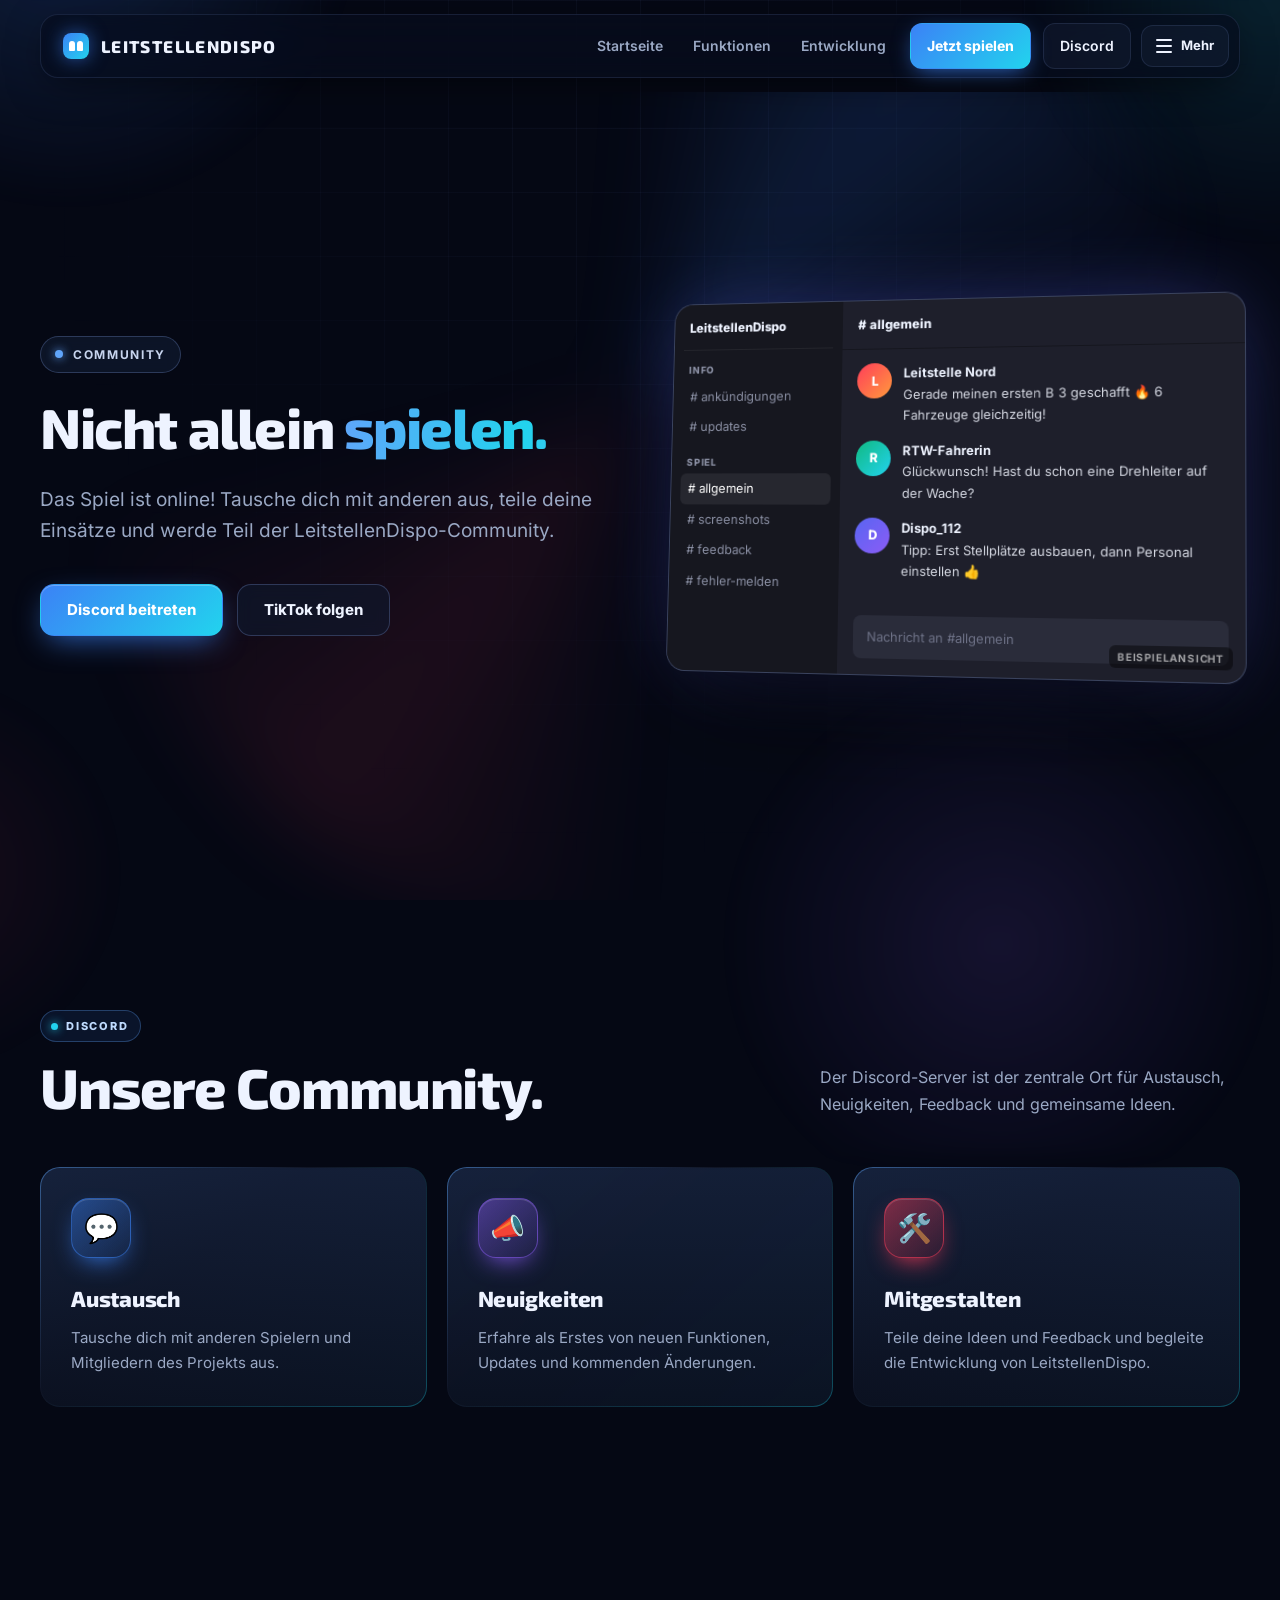
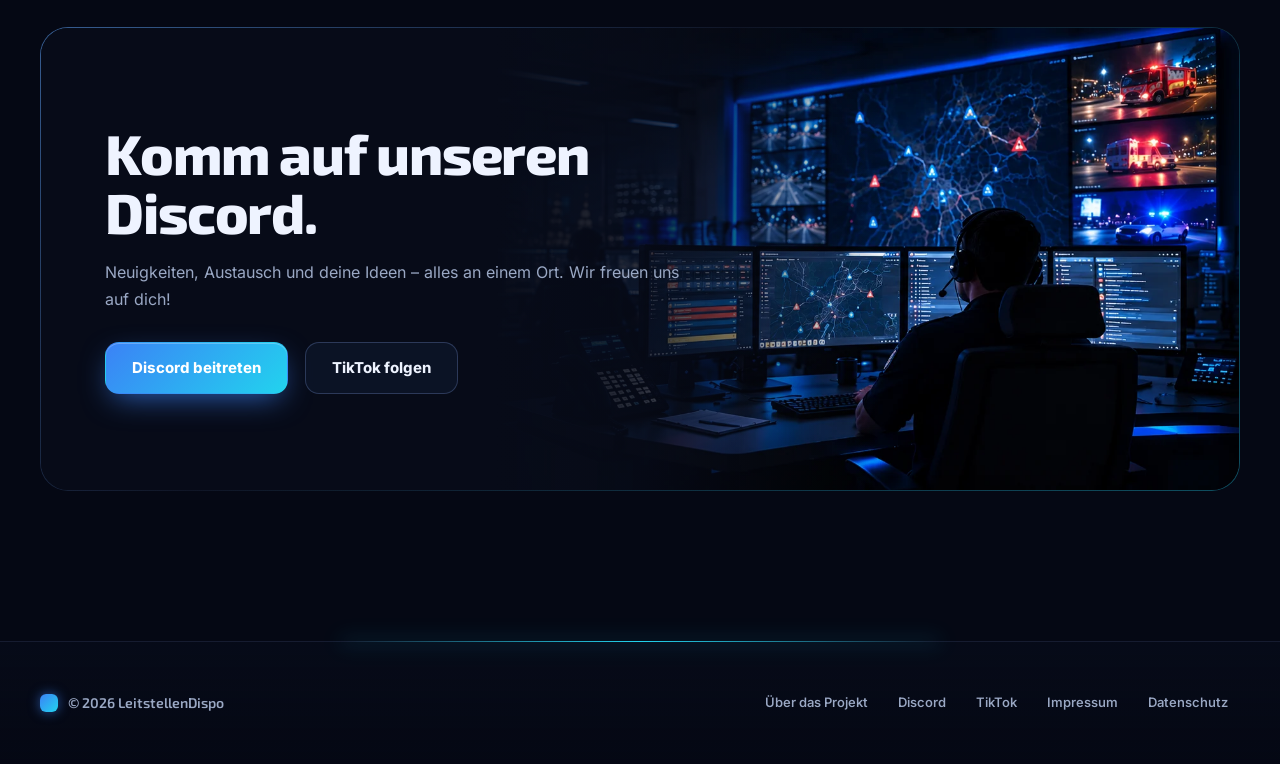
==== community.html @ 84a37e58 "Cache-Version auf 202610311821 gesetzt" ====
<!DOCTYPE html>
<html lang="de">
<head>
  <meta charset="UTF-8">
  <meta name="viewport" content="width=device-width, initial-scale=1.0">

  <title>Community – LeitstellenDispo</title>

  <meta
    name="description"
    content="Die Community von LeitstellenDispo."
  >

  <meta name="theme-color" content="#080a0d">

  <link rel="icon" type="image/png" href="favicon.png.PNG">
  <link rel="apple-touch-icon" href="favicon.png.PNG">

  <link rel="stylesheet" href="style.css?v=202610311821">
</head>

<body>

  <!-- =========================
       HEADER
  ========================== -->

  <header>
    <div class="container nav">

      <a href="index.html" class="brand">
        <span class="brand-mark"></span>
        LEITSTELLENDISPO
      </a>

      <nav>

        <a href="index.html">
          Startseite
        </a>

        <a href="funktionen.html">
          Funktionen
        </a>

        <a href="entwicklung.html">
          Entwicklung
        </a>

        <a
          href="https://spiel.leitstellendispo.de"
          class="nav-discord nav-spielen"
        >
          Jetzt spielen
        </a>

        <a
          href="https://discord.gg/2WXJZtUFK"
          target="_blank"
          rel="noopener"
          class="nav-discord"
        >
          Discord
        </a>

        <button
          class="menu-button"
          id="menuButton"
          type="button"
          aria-label="Menü öffnen"
          aria-expanded="false"
        >

          <span
            class="menu-icon"
            aria-hidden="true"
          >
            <span></span>
            <span></span>
            <span></span>
          </span>

          <span class="menu-button-label">
            Mehr
          </span>

        </button>

      </nav>

    </div>
  </header>


  <!-- =========================
       MENU
  ========================== -->

  <div
    class="menu-overlay"
    id="menuOverlay"
    aria-hidden="true"
  >

    <aside
      class="menu-panel"
      aria-label="Zusätzliche Navigation"
    >

      <div class="menu-panel-heading">

        <span>
          LeitstellenDispo
        </span>

        <h2>
          Mehr entdecken.
        </h2>

      </div>


      <!-- NAVIGATION -->

     <div class="menu-card">

  <button
    class="menu-card-toggle"
    type="button"
    aria-expanded="false"
  >

    <span>
      Navigation
    </span>

    <span class="menu-card-arrow">
      +
    </span>

  </button>

  <div class="menu-card-content">

    <div class="menu-card-inner">

      <div class="menu-links">

        <a href="index.html">
          Startseite
        </a>

        <a href="funktionen.html">
          Funktionen
        </a>

        <a href="entwicklung.html">
          Entwicklung
        </a>

        <a href="ueber-das-projekt.html">
          Über das Projekt
        </a>

      </div>

    </div>

  </div>

</div>


      <!-- COMMUNITY -->

      <div class="menu-card">

        <button
          class="menu-card-toggle"
          type="button"
          aria-expanded="false"
        >

          <span>
            Community
          </span>

          <span class="menu-card-arrow">
            +
          </span>

        </button>

        <div class="menu-card-content">

          <div class="menu-card-inner">

            <div class="menu-links">

              <a
                href="community.html"
              >
                Discord
              </a>

              <a href="feedback.html">
                Feedback
              </a>

            </div>

          </div>

        </div>

      </div>


      <!-- KONTAKT -->

      <div class="menu-card">

        <button
          class="menu-card-toggle"
          type="button"
          aria-expanded="false"
        >

          <span>
            Kontakt
          </span>

          <span class="menu-card-arrow">
            +
          </span>

        </button>

        <div class="menu-card-content">

          <div class="menu-card-inner">

            <div class="menu-links">

              <a href="fragen.html">
                Fragen?
              </a>

            <a href="team.html">Team beitreten</a>
          

              <a href="kooperationen.html">
                Kooperationen
              </a>

            </div>

          </div>

        </div>

      </div>


      <!-- RECHTLICHES -->

      <div class="menu-card">

        <button
          class="menu-card-toggle"
          type="button"
          aria-expanded="false"
        >

          <span>
            Rechtliches
          </span>

          <span class="menu-card-arrow">
            +
          </span>

        </button>

        <div class="menu-card-content">

          <div class="menu-card-inner">

            <div class="menu-links">

              <a href="impressum.html">
                Impressum
              </a>

              <a href="datenschutz.html">
                Datenschutz
              </a>

            </div>

          </div>

        </div>

      </div>


      <div class="menu-footer">
        LeitstellenDispo · v0.1.0-alpha · online
      </div>

    </aside>

  </div>


  <main>

    <section class="hero">
      <div class="container">
        <div class="hero-raster">
          <div class="hero-content">
            <div class="eyebrow">
              Community
            </div>
            <h1>
              Nicht allein
              <span>spielen.</span>
            </h1>
            <p class="hero-text">
              Das Spiel ist online! Tausche dich mit anderen aus, teile deine Einsätze
              und werde Teil der LeitstellenDispo-Community.
            </p>
            <div class="hero-actions">
              <a
                href="https://discord.gg/2WXJZtUFK"
                target="_blank"
                rel="noopener"
                class="button button-primary"
              >
                Discord beitreten
              </a>
              <a
                href="https://www.tiktok.com/@leitstellendispo"
                target="_blank"
                rel="noopener"
                class="button button-secondary"
              >
                TikTok folgen
              </a>
            </div>
          </div>

          <!-- Vorschau: so sieht der Discord-Server ungefähr aus -->
          <div class="discord-vorschau" aria-hidden="true">
            <span class="beispiel-marke">Beispielansicht</span>
            <div class="discord-leiste">
              <div class="discord-server">LeitstellenDispo</div>
              <div class="discord-gruppe">Info</div>
              <div class="discord-kanal"># ankündigungen</div>
              <div class="discord-kanal"># updates</div>
              <div class="discord-gruppe">Spiel</div>
              <div class="discord-kanal discord-kanal--aktiv"># allgemein</div>
              <div class="discord-kanal"># screenshots</div>
              <div class="discord-kanal"># feedback</div>
              <div class="discord-kanal"># fehler-melden</div>
            </div>
            <div class="discord-chat">
              <div class="discord-kopf"># allgemein</div>
              <div class="discord-nachricht">
                <span class="discord-avatar discord-avatar--a">L</span>
                <div><strong>Leitstelle Nord</strong><p>Gerade meinen ersten B 3 geschafft 🔥 6 Fahrzeuge gleichzeitig!</p></div>
              </div>
              <div class="discord-nachricht">
                <span class="discord-avatar discord-avatar--b">R</span>
                <div><strong>RTW-Fahrerin</strong><p>Glückwunsch! Hast du schon eine Drehleiter auf der Wache?</p></div>
              </div>
              <div class="discord-nachricht">
                <span class="discord-avatar discord-avatar--c">D</span>
                <div><strong>Dispo_112</strong><p>Tipp: Erst Stellplätze ausbauen, dann Personal einstellen 👍</p></div>
              </div>
              <div class="discord-eingabe">Nachricht an #allgemein</div>
            </div>
          </div>
        </div>
      </div>
    </section>


    <section>
      <div class="container">

        <div class="section-heading">
          <div class="section-title">
            <div class="section-kicker">
              Discord
            </div>
            <h2>
              Unsere Community.
            </h2>
          </div>
          <p class="section-description">
            Der Discord-Server ist der zentrale Ort für Austausch,
            Neuigkeiten, Feedback und gemeinsame Ideen.
          </p>
        </div>

        <div class="kachel-raster">
          <article class="kachel">
            <span class="kachel-icon" aria-hidden="true">💬</span>
            <h3>Austausch</h3>
            <p>Tausche dich mit anderen Spielern und Mitgliedern des Projekts aus.</p>
          </article>
          <article class="kachel kachel--lila">
            <span class="kachel-icon" aria-hidden="true">📣</span>
            <h3>Neuigkeiten</h3>
            <p>Erfahre als Erstes von neuen Funktionen, Updates und kommenden Änderungen.</p>
          </article>
          <article class="kachel kachel--heiss">
            <span class="kachel-icon" aria-hidden="true">🛠️</span>
            <h3>Mitgestalten</h3>
            <p>Teile deine Ideen und Feedback und begleite die Entwicklung von LeitstellenDispo.</p>
          </article>
        </div>

      </div>
    </section>


    <section>
      <div class="container">
        <div class="community-box community-box-bild">
          <h2>
            Komm auf unseren Discord.
          </h2>
          <p>
            Neuigkeiten, Austausch und deine Ideen –
            alles an einem Ort. Wir freuen uns auf dich!
          </p>
          <a
            href="https://discord.gg/2WXJZtUFK"
            target="_blank"
            rel="noopener"
            class="button button-primary"
          >
            Discord beitreten
          </a>
          <a
            href="https://www.tiktok.com/@leitstellendispo"
            target="_blank"
            rel="noopener"
            class="button button-secondary"
          >
            TikTok folgen
          </a>
        </div>
      </div>
    </section>

  </main>


  <!-- =========================
       FOOTER
  ========================== -->

  <footer>

    <div class="container footer-inner">

      <div class="footer-copy">
        © 2026 LeitstellenDispo
      </div>

      <div class="footer-links">

        <a href="ueber-das-projekt.html">
          Über das Projekt
        </a>

        <a
          href="https://discord.gg/2WXJZtUFK"
          target="_blank"
          rel="noopener"
        >
          Discord
        </a>

        <a
          href="https://www.tiktok.com/@leitstellendispo"
          target="_blank"
          rel="noopener"
        >
          TikTok
        </a>

        <a href="impressum.html">
          Impressum
        </a>

        <a href="datenschutz.html">
          Datenschutz
        </a>

      </div>

    </div>

  </footer>

  <script src="script.js?v=202610311821"></script>

</body>
</html>
---- style.css ----
/* =========================================================
   LEITSTELLENDISPO – Design „Leitstelle bei Nacht“
   Tiefblaue Flächen, Glas-Panels, Verläufe Blau → Cyan,
   Blaulicht-Rot als Signalfarbe. Schriften liegen lokal in /fonts.
========================================================= */

@font-face {
  font-family: "Inter";
  src: url("fonts/inter.woff2") format("woff2");
  font-weight: 100 900;
  font-display: swap;
}

@font-face {
  font-family: "Exo 2";
  src: url("fonts/exo2.woff2") format("woff2");
  font-weight: 100 900;
  font-display: swap;
}

:root {
  --bg: #050814;
  --bg-soft: #0a1020;
  --surface: #0e1628;
  --surface-2: #142039;
  --glas: rgba(16, 26, 48, 0.62);
  --border: rgba(148, 178, 255, 0.12);
  --border-hell: rgba(148, 178, 255, 0.24);

  --text: #eef3ff;
  --muted: #9aa8c4;
  --leise: #66738f;

  --blau: #3b82f6;
  --blau-hell: #60a5fa;
  --cyan: #22d3ee;
  --rot: #ff3d5a;
  --orange: #ff9a3c;
  --green: #34d399;
  --lila: #8b5cf6;

  /* alte Namen, falls noch irgendwo benutzt */
  --red: var(--blau);
  --red-soft: rgba(59, 130, 246, 0.14);

  --verlauf: linear-gradient(135deg, #3b82f6 0%, #22d3ee 100%);
  --verlauf-heiss: linear-gradient(135deg, #ff3d5a 0%, #ff9a3c 100%);
  --rahmen-verlauf: linear-gradient(140deg, rgba(96, 165, 250, 0.55), rgba(148, 178, 255, 0.08) 40%, rgba(34, 211, 238, 0.35));
  --glow: 0 0 0 1px rgba(96, 165, 250, 0.25), 0 18px 50px -12px rgba(59, 130, 246, 0.45);

  --schrift: "Inter", -apple-system, BlinkMacSystemFont, "Segoe UI", Roboto, Arial, sans-serif;
  --schrift-titel: "Exo 2", "Inter", -apple-system, "Segoe UI", sans-serif;

  --max-width: 1200px;
  --radius: 20px;
}

* {
  margin: 0;
  padding: 0;
  box-sizing: border-box;
}

html {
  scroll-behavior: smooth;
}

body {
  position: relative;
  min-height: 100vh;
  background: var(--bg);
  color: var(--text);
  font-family: var(--schrift);
  line-height: 1.65;
  overflow-x: hidden;
  -webkit-font-smoothing: antialiased;
}

/* Lebendiger Hintergrund: langsam wandernde Lichter + feines Raster */
body::before {
  content: "";
  position: fixed;
  inset: -20vmax;
  z-index: -2;
  pointer-events: none;
  background:
    radial-gradient(38vmax 38vmax at 18% 12%, rgba(59, 130, 246, 0.20), transparent 60%),
    radial-gradient(32vmax 32vmax at 85% 18%, rgba(34, 211, 238, 0.12), transparent 60%),
    radial-gradient(36vmax 36vmax at 70% 85%, rgba(139, 92, 246, 0.12), transparent 60%),
    radial-gradient(26vmax 26vmax at 10% 80%, rgba(255, 61, 90, 0.08), transparent 60%);
  filter: blur(10px);
  animation: lichter 26s ease-in-out infinite alternate;
}

body::after {
  content: "";
  position: fixed;
  inset: 0;
  z-index: -1;
  pointer-events: none;
  background-image:
    linear-gradient(rgba(148, 178, 255, 0.045) 1px, transparent 1px),
    linear-gradient(90deg, rgba(148, 178, 255, 0.045) 1px, transparent 1px);
  background-size: 64px 64px;
  mask-image: radial-gradient(ellipse at 50% 0%, black 10%, transparent 70%);
  -webkit-mask-image: radial-gradient(ellipse at 50% 0%, black 10%, transparent 70%);
}

@keyframes lichter {
  0%   { transform: translate3d(0, 0, 0) rotate(0deg); }
  50%  { transform: translate3d(4vmax, -3vmax, 0) rotate(8deg); }
  100% { transform: translate3d(-3vmax, 4vmax, 0) rotate(-6deg); }
}

body.menu-open {
  overflow: hidden;
}

::selection {
  background: rgba(59, 130, 246, 0.45);
  color: #fff;
}

a {
  color: inherit;
  text-decoration: none;
}

button {
  font: inherit;
}

img,
svg,
video,
iframe {
  max-width: 100%;
}

:focus-visible {
  outline: 2px solid var(--cyan);
  outline-offset: 3px;
  border-radius: 8px;
}

.container {
  width: min(calc(100% - 40px), var(--max-width));
  margin: 0 auto;
}

h1,
h2,
h3 {
  font-family: var(--schrift-titel);
  font-weight: 800;
}


/* =========================================================
   HEADER – schwebende Glas-Leiste
========================================================= */

header {
  position: sticky;
  top: 0;
  z-index: 100;
  padding: 14px 0;
}

.nav {
  min-height: 64px;
  padding: 0 10px 0 22px;

  display: flex;
  align-items: center;
  justify-content: space-between;
  gap: 18px;

  border: 1px solid var(--border);
  border-radius: 18px;
  background: rgba(8, 13, 28, 0.72);
  backdrop-filter: blur(18px) saturate(140%);
  -webkit-backdrop-filter: blur(18px) saturate(140%);
  box-shadow: 0 10px 40px -10px rgba(0, 0, 0, 0.6);
}

.brand {
  display: flex;
  align-items: center;
  gap: 12px;

  font-family: var(--schrift-titel);
  font-size: 17px;
  font-weight: 800;
  letter-spacing: 0.08em;
}

/* Blaulicht im Logo */
.brand-mark {
  position: relative;
  width: 26px;
  height: 26px;
  flex-shrink: 0;
  border-radius: 8px;
  background: var(--verlauf);
  box-shadow: 0 0 18px rgba(59, 130, 246, 0.6);
}

.brand-mark::before,
.brand-mark::after {
  content: "";
  position: absolute;
  top: 8px;
  width: 6px;
  height: 10px;
  border-radius: 3px 3px 1px 1px;
  background: #fff;
}

.brand-mark::before {
  left: 6px;
  animation: blaulicht-links 1.4s steps(1) infinite;
}

.brand-mark::after {
  right: 6px;
  animation: blaulicht-rechts 1.4s steps(1) infinite;
}

@keyframes blaulicht-links {
  0%, 50% { opacity: 1; box-shadow: 0 0 10px #fff; }
  25%, 75% { opacity: 0.35; box-shadow: none; }
}

@keyframes blaulicht-rechts {
  0%, 50% { opacity: 0.35; box-shadow: none; }
  25%, 75% { opacity: 1; box-shadow: 0 0 10px #fff; }
}

nav {
  display: flex;
  align-items: center;
  gap: 6px;
}

nav a {
  position: relative;
  padding: 8px 12px;
  border-radius: 10px;
  color: var(--muted);
  font-size: 14px;
  font-weight: 600;
  transition: color 0.2s ease, background 0.2s ease;
}

nav a:hover {
  color: var(--text);
  background: rgba(148, 178, 255, 0.07);
}

nav a[aria-current="page"] {
  color: var(--text);
}

nav a[aria-current="page"]::after {
  content: "";
  position: absolute;
  left: 12px;
  right: 12px;
  bottom: 2px;
  height: 2px;
  border-radius: 2px;
  background: var(--verlauf);
  box-shadow: 0 0 10px rgba(34, 211, 238, 0.7);
}

.nav-discord {
  margin-left: 6px;
  padding: 10px 16px;
  border: 1px solid var(--border);
  border-radius: 12px;
  white-space: nowrap;
  background: rgba(148, 178, 255, 0.05);
  color: var(--text) !important;
}

.nav-discord:hover {
  border-color: var(--border-hell);
}

.nav-spielen {
  position: relative;
  overflow: hidden;
  border-color: transparent;
  background: var(--verlauf);
  color: #fff !important;
  font-weight: 750;
  box-shadow: 0 6px 22px -6px rgba(59, 130, 246, 0.8);
}

.nav-spielen:hover {
  background: var(--verlauf);
  filter: brightness(1.1);
}


/* =========================================================
   MENÜ-KNOPF
========================================================= */

.menu-button {
  display: inline-flex;
  align-items: center;
  justify-content: center;
  gap: 9px;

  min-height: 42px;
  margin-left: 4px;
  padding: 0 14px;

  border: 1px solid var(--border);
  border-radius: 12px;
  background: rgba(148, 178, 255, 0.05);
  color: var(--text);

  cursor: pointer;
  font-size: 13px;
  font-weight: 700;

  transition: background 0.2s ease, border-color 0.2s ease;
}

.menu-button:hover {
  background: rgba(148, 178, 255, 0.1);
  border-color: var(--border-hell);
}

.menu-icon {
  display: flex;
  flex-direction: column;
  gap: 4px;
  width: 16px;
}

.menu-icon span {
  display: block;
  width: 16px;
  height: 2px;
  border-radius: 2px;
  background: currentColor;
  transition: transform 0.25s ease, opacity 0.2s ease;
}

.menu-button.open .menu-icon span:nth-child(1) {
  transform: translateY(6px) rotate(45deg);
}

.menu-button.open .menu-icon span:nth-child(2) {
  opacity: 0;
}

.menu-button.open .menu-icon span:nth-child(3) {
  transform: translateY(-6px) rotate(-45deg);
}


/* =========================================================
   SEITENMENÜ
========================================================= */

.menu-overlay {
  position: fixed;
  inset: 0;
  z-index: 200;

  display: flex;
  justify-content: flex-end;

  background: rgba(2, 5, 14, 0.55);
  backdrop-filter: blur(6px);
  -webkit-backdrop-filter: blur(6px);

  opacity: 0;
  visibility: hidden;
  pointer-events: none;
  transition: opacity 0.25s ease, visibility 0.25s ease;
}

.menu-overlay.open {
  opacity: 1;
  visibility: visible;
  pointer-events: auto;
}

.menu-panel {
  width: min(430px, 100%);
  height: 100%;
  overflow-y: auto;
  padding: 96px 22px 28px;

  border-left: 1px solid var(--border);
  background:
    radial-gradient(circle at 90% 0%, rgba(59, 130, 246, 0.22), transparent 40%),
    radial-gradient(circle at 0% 100%, rgba(34, 211, 238, 0.1), transparent 40%),
    rgba(8, 13, 28, 0.96);
  box-shadow: -30px 0 80px rgba(0, 0, 0, 0.5);

  transform: translateX(40px);
  transition: transform 0.35s cubic-bezier(0.2, 0.8, 0.2, 1);
}

.menu-overlay.open .menu-panel {
  transform: translateX(0);
}

.menu-panel-heading {
  margin-bottom: 20px;
  padding: 0 4px;
}

.menu-panel-heading span {
  display: block;
  margin-bottom: 5px;
  background: var(--verlauf);
  -webkit-background-clip: text;
  background-clip: text;
  color: transparent;
  font-size: 11px;
  font-weight: 800;
  letter-spacing: 0.18em;
  text-transform: uppercase;
}

.menu-panel-heading h2 {
  margin-top: 8px;
  font-size: 34px;
  letter-spacing: -0.01em;
}

.menu-card {
  margin-top: 10px;
  overflow: hidden;
  border: 1px solid var(--border);
  border-radius: 16px;
  background: rgba(148, 178, 255, 0.035);
  transition: border-color 0.2s ease, background 0.2s ease;
}

.menu-card.open {
  border-color: rgba(96, 165, 250, 0.35);
  background: rgba(59, 130, 246, 0.07);
}

.menu-card-toggle {
  width: 100%;
  min-height: 58px;
  padding: 0 18px;

  display: flex;
  align-items: center;
  justify-content: space-between;

  border: 0;
  background: transparent;
  color: var(--text);
  cursor: pointer;
  text-align: left;
  font-family: var(--schrift-titel);
  font-size: 16px;
  font-weight: 700;
}

.menu-card-arrow {
  display: grid;
  place-items: center;
  width: 28px;
  height: 28px;
  border-radius: 9px;
  background: rgba(148, 178, 255, 0.08);
  color: var(--muted);
  font-size: 18px;
  font-weight: 400;
  transition: transform 0.25s ease, background 0.2s ease, color 0.2s ease;
}

.menu-card.open .menu-card-arrow {
  background: var(--verlauf);
  color: #fff;
  transform: rotate(45deg);
}

.menu-card-content {
  display: grid;
  grid-template-rows: 0fr;
  transition: grid-template-rows 0.3s ease;
}

.menu-card-inner {
  min-height: 0;
  overflow: hidden;
}

.menu-card.open .menu-card-content {
  grid-template-rows: 1fr;
}

.menu-links {
  padding: 0 10px 10px;
}

.menu-links a {
  display: flex;
  align-items: center;
  justify-content: space-between;
  min-height: 44px;
  padding: 0 12px;
  border-radius: 10px;
  color: var(--muted);
  font-size: 14px;
  font-weight: 550;
  transition: color 0.2s ease, background 0.2s ease, padding 0.2s ease;
}

.menu-links a:hover {
  padding-left: 16px;
  background: rgba(148, 178, 255, 0.08);
  color: var(--text);
}

.menu-links a::after {
  content: "→";
  color: var(--blau-hell);
  font-size: 13px;
}

.menu-footer {
  margin-top: 24px;
  padding: 0 4px;
  color: var(--leise);
  font-size: 12px;
}


/* =========================================================
   ABSCHNITTE & ÜBERSCHRIFTEN
========================================================= */

main {
  min-width: 0;
}

section {
  position: relative;
  padding: 110px 0;
}

.section-heading {
  display: flex;
  align-items: flex-end;
  justify-content: space-between;
  gap: 40px;
  margin-bottom: 50px;
}

.section-title {
  max-width: 680px;
}

.section-kicker {
  display: inline-flex;
  align-items: center;
  gap: 8px;
  margin-bottom: 16px;
  padding: 6px 12px 6px 10px;

  border: 1px solid rgba(96, 165, 250, 0.3);
  border-radius: 999px;
  background: rgba(59, 130, 246, 0.1);

  color: #bfdbfe;
  font-size: 11px;
  font-weight: 800;
  letter-spacing: 0.16em;
  text-transform: uppercase;
}

.section-kicker::before {
  content: "";
  width: 7px;
  height: 7px;
  border-radius: 50%;
  background: var(--cyan);
  box-shadow: 0 0 10px var(--cyan);
}

h1 {
  max-width: 920px;
  font-size: clamp(42px, 6.2vw, 80px);
  line-height: 1;
  letter-spacing: -0.025em;
}

h1 span {
  background: linear-gradient(100deg, #60a5fa 0%, #22d3ee 45%, #a78bfa 100%);
  background-size: 200% auto;
  -webkit-background-clip: text;
  background-clip: text;
  color: transparent;
  animation: verlauf-wandern 8s ease-in-out infinite alternate;
}

@keyframes verlauf-wandern {
  to { background-position: 100% 50%; }
}

h2 {
  font-size: clamp(34px, 4.8vw, 56px);
  line-height: 1.05;
  letter-spacing: -0.02em;
}

h3 {
  letter-spacing: -0.01em;
}

.section-description {
  max-width: 420px;
  color: var(--muted);
  font-size: 16px;
}


/* =========================================================
   HERO
========================================================= */

.hero {
  min-height: calc(100vh - 92px);
  display: flex;
  align-items: center;
  padding: 80px 0 100px;
  isolation: isolate;
  overflow: hidden;
}

/* Blaulicht-Schein, der über die Seite streift */
.hero::before {
  content: "";
  position: absolute;
  top: -30%;
  left: 50%;
  z-index: -1;
  width: 1100px;
  height: 1100px;
  transform: translateX(-50%);
  background: conic-gradient(from 0deg, transparent 0deg, rgba(59, 130, 246, 0.16) 40deg, transparent 80deg, transparent 180deg, rgba(255, 61, 90, 0.10) 220deg, transparent 260deg);
  border-radius: 50%;
  filter: blur(40px);
  animation: rundumlicht 14s linear infinite;
  pointer-events: none;
}

@keyframes rundumlicht {
  to { transform: translateX(-50%) rotate(360deg); }
}

.hero-content {
  max-width: 860px;
}

/* Unterseiten: Leitstellen-Bild weich im Hintergrund des Kopfbereichs */
.hero:not(:has(.hero-raster))::after {
  content: "";
  position: absolute;
  top: 0;
  right: 0;
  bottom: 0;
  z-index: -1;
  width: 62%;
  background: url("bilder/leitstelle-community.webp") right center / cover no-repeat;
  opacity: 0.45;
  mask-image: radial-gradient(ellipse 80% 75% at 70% 50%, black 25%, transparent 75%);
  -webkit-mask-image: radial-gradient(ellipse 80% 75% at 70% 50%, black 25%, transparent 75%);
  pointer-events: none;
}

.hero-raster h1 {
  font-size: clamp(38px, 4.4vw, 66px);
}

.eyebrow {
  display: inline-flex;
  align-items: center;
  gap: 10px;
  margin-bottom: 26px;
  padding: 8px 14px;

  border: 1px solid var(--border-hell);
  border-radius: 999px;
  background: rgba(16, 26, 48, 0.7);
  backdrop-filter: blur(8px);
  -webkit-backdrop-filter: blur(8px);

  color: #c7d4ee;
  font-size: 12px;
  font-weight: 700;
  letter-spacing: 0.14em;
  text-transform: uppercase;
}

.eyebrow::before {
  content: "";
  width: 8px;
  height: 8px;
  flex-shrink: 0;
  border-radius: 50%;
  background: var(--blau-hell);
  box-shadow: 0 0 10px var(--blau-hell);
}

.eyebrow-live {
  border-color: rgba(52, 211, 153, 0.4);
  color: #a7f3d0;
}

.eyebrow-live::before {
  display: none;
}

.hero-text {
  max-width: 640px;
  margin-top: 28px;
  color: var(--muted);
  font-size: clamp(16px, 1.6vw, 19px);
}

.hero-actions {
  display: flex;
  flex-wrap: wrap;
  gap: 14px;
  margin-top: 38px;
}

.hero-zusatz {
  margin-top: 20px;
  color: var(--leise);
  font-size: 13px;
}

.hero-zusatz a {
  color: var(--text);
  border-bottom: 1px solid rgba(148, 178, 255, 0.35);
  transition: border-color 0.2s ease;
}

.hero-zusatz a:hover {
  border-color: var(--cyan);
}

.hero-raster {
  display: grid;
  grid-template-columns: minmax(0, 1fr) minmax(0, 1.05fr);
  gap: 60px;
  align-items: center;
}

/* Rechts: Screenshot im 3D-Rahmen mit schwebenden Karten */
.hero-karte {
  position: relative;
  perspective: 1600px;
  padding: 40px 0 60px;
  animation: karte-rein 1s cubic-bezier(0.2, 0.8, 0.2, 1) both 0.15s;
}

.hero-bild {
  position: relative;
  border-radius: 18px;
  padding: 1px;
  background: var(--rahmen-verlauf);
  box-shadow: 0 40px 100px -20px rgba(0, 0, 0, 0.8), 0 0 80px -10px rgba(59, 130, 246, 0.4);
  transform: rotateY(-14deg) rotateX(6deg) rotateZ(1deg);
  transform-style: preserve-3d;
  transition: transform 0.6s cubic-bezier(0.2, 0.8, 0.2, 1);
}

.hero-karte:hover .hero-bild {
  transform: rotateY(-6deg) rotateX(3deg);
}

.hero-bild img {
  display: block;
  width: 100%;
  height: auto;
  border-radius: 17px;
}

.hero-bild::after {
  content: "";
  position: absolute;
  inset: 1px;
  border-radius: 17px;
  background: linear-gradient(115deg, rgba(255, 255, 255, 0.14), transparent 35%, transparent 70%, rgba(5, 8, 20, 0.5));
  pointer-events: none;
}

.hero-karte .notruf {
  position: absolute;
  top: 0;
  left: -40px;
  z-index: 2;
  width: min(330px, 80%);
  animation: schweben 6s ease-in-out infinite;
}

.hero-karte .status-liste {
  position: absolute;
  right: -20px;
  bottom: 0;
  z-index: 2;
  width: min(340px, 82%);
  animation: schweben 7s ease-in-out infinite reverse;
}

@keyframes schweben {
  50% { transform: translateY(-10px); }
}

@keyframes karte-rein {
  from { opacity: 0; transform: translateY(30px) scale(0.97); }
}

.notruf {
  padding: 20px;
  border: 1px solid rgba(255, 61, 90, 0.4);
  border-radius: 18px;
  background: rgba(14, 20, 38, 0.88);
  backdrop-filter: blur(16px);
  -webkit-backdrop-filter: blur(16px);
  box-shadow: 0 24px 60px rgba(0, 0, 0, 0.55), 0 0 40px -10px rgba(255, 61, 90, 0.5);
}

.notruf-kopf {
  display: flex;
  align-items: center;
  gap: 8px;
  color: #ff8fa0;
  font-size: 11px;
  font-weight: 800;
  letter-spacing: 0.12em;
  text-transform: uppercase;
}

.notruf-blink {
  width: 9px;
  height: 9px;
  border-radius: 50%;
  background: var(--rot);
  box-shadow: 0 0 12px var(--rot);
  animation: blinken 1s ease-in-out infinite;
}

.notruf-titel {
  display: block;
  margin-top: 10px;
  font-family: var(--schrift-titel);
  font-size: 21px;
  line-height: 1.2;
}

.notruf-adresse,
.notruf-label {
  color: var(--muted);
  font-size: 13px;
}

.notruf-label {
  margin-top: 14px;
  font-size: 10px;
  font-weight: 700;
  letter-spacing: 0.14em;
  text-transform: uppercase;
}

.notruf-chips {
  display: flex;
  flex-wrap: wrap;
  gap: 6px;
  margin-top: 8px;
}

.notruf-chips span {
  padding: 5px 10px;
  border: 1px solid var(--border-hell);
  border-radius: 999px;
  background: rgba(59, 130, 246, 0.12);
  font-size: 12px;
  font-weight: 650;
}

.status-liste {
  list-style: none;
  display: grid;
  gap: 8px;
}

.status-liste li {
  display: flex;
  align-items: center;
  gap: 10px;
  padding: 10px 14px;
  border: 1px solid var(--border);
  border-radius: 14px;
  background: rgba(14, 20, 38, 0.88);
  backdrop-filter: blur(14px);
  -webkit-backdrop-filter: blur(14px);
  box-shadow: 0 14px 34px rgba(0, 0, 0, 0.45);
  font-size: 13px;
  font-weight: 550;
}

.status-liste em {
  margin-left: auto;
  color: var(--muted);
  font-style: normal;
  font-size: 12px;
  white-space: nowrap;
}

/* FMS-Status-Kacheln */
.fms {
  display: inline-grid;
  place-items: center;
  width: 26px;
  height: 26px;
  flex-shrink: 0;
  border-radius: 8px;
  color: #04110a;
  font-family: var(--schrift-titel);
  font-size: 14px;
  font-weight: 800;
}

.fms-2 { background: var(--green); box-shadow: 0 0 14px rgba(52, 211, 153, 0.5); }
.fms-3 { background: #fbbf24; box-shadow: 0 0 14px rgba(251, 191, 36, 0.5); }
.fms-4 { background: var(--orange); box-shadow: 0 0 14px rgba(255, 154, 60, 0.5); }
.fms-5 { background: var(--blau-hell); box-shadow: 0 0 14px rgba(96, 165, 250, 0.6); animation: blinken 1.4s ease-in-out infinite; }

@keyframes blinken {
  50% { opacity: 0.35; }
}


/* =========================================================
   LAUFBAND unter dem Hero
========================================================= */

.ticker {
  position: relative;
  overflow: hidden;
  padding: 18px 0;
  border-top: 1px solid var(--border);
  border-bottom: 1px solid var(--border);
  background: rgba(10, 16, 32, 0.6);
  mask-image: linear-gradient(90deg, transparent, black 10%, black 90%, transparent);
  -webkit-mask-image: linear-gradient(90deg, transparent, black 10%, black 90%, transparent);
}

.ticker-band {
  display: flex;
  width: max-content;
  animation: laufband 40s linear infinite;
}

.ticker-band span {
  display: inline-flex;
  align-items: center;
  gap: 12px;
  padding-right: 36px;
  color: #c7d4ee;
  font-family: var(--schrift-titel);
  font-size: 18px;
  font-weight: 700;
  letter-spacing: 0.04em;
  text-transform: uppercase;
  white-space: nowrap;
}

.ticker-band span::after {
  content: "";
  width: 6px;
  height: 6px;
  margin-left: 36px;
  border-radius: 50%;
  background: var(--cyan);
  box-shadow: 0 0 10px var(--cyan);
}

@keyframes laufband {
  to { transform: translateX(-50%); }
}


/* =========================================================
   KNÖPFE
========================================================= */

.button {
  position: relative;
  overflow: hidden;
  display: inline-flex;
  align-items: center;
  justify-content: center;
  gap: 8px;

  min-height: 52px;
  padding: 0 26px;

  border: 1px solid transparent;
  border-radius: 14px;

  font-size: 15px;
  font-weight: 750;

  transition: transform 0.2s ease, box-shadow 0.25s ease, border-color 0.2s ease, background 0.2s ease;
}

.button:hover {
  transform: translateY(-2px);
}

.button:active {
  transform: translateY(0) scale(0.98);
}

.button-primary {
  background: var(--verlauf);
  color: #fff;
  box-shadow: 0 10px 30px -8px rgba(59, 130, 246, 0.75), inset 0 1px 0 rgba(255, 255, 255, 0.25);
}

/* Glanz, der beim Drüberfahren über den Knopf läuft */
.button-primary::after {
  content: "";
  position: absolute;
  top: 0;
  left: -60%;
  width: 40%;
  height: 100%;
  background: linear-gradient(100deg, transparent, rgba(255, 255, 255, 0.45), transparent);
  transform: skewX(-20deg);
  transition: left 0.6s ease;
}

.button-primary:hover {
  box-shadow: 0 16px 40px -8px rgba(34, 211, 238, 0.7), inset 0 1px 0 rgba(255, 255, 255, 0.3);
}

.button-primary:hover::after {
  left: 130%;
}

.button-secondary {
  border-color: var(--border-hell);
  background: rgba(16, 26, 48, 0.6);
  backdrop-filter: blur(8px);
  -webkit-backdrop-filter: blur(8px);
  color: var(--text);
}

.button-secondary:hover {
  border-color: rgba(96, 165, 250, 0.6);
  background: rgba(59, 130, 246, 0.12);
}


/* =========================================================
   KARTEN (gemeinsamer Look: Glas + leuchtender Verlaufsrand)
========================================================= */

.feature,
.entdecken-karte,
.legal-block,
.community-box,
.control-center {
  border: 1px solid transparent;
  background:
    linear-gradient(180deg, rgba(20, 31, 56, 0.96), rgba(11, 17, 33, 0.96)) padding-box,
    var(--rahmen-verlauf) border-box;
}

/* Licht, das der Maus folgt (Position setzt script.js) */
.feature::before,
.entdecken-karte::before {
  content: "";
  position: absolute;
  inset: 0;
  border-radius: inherit;
  background: radial-gradient(420px circle at var(--mx, 50%) var(--my, -20%), rgba(96, 165, 250, 0.16), transparent 45%);
  opacity: 0;
  transition: opacity 0.3s ease;
  pointer-events: none;
}

.feature:hover::before,
.entdecken-karte:hover::before {
  opacity: 1;
}


/* =========================================================
   FUNKTIONS-KARTEN (.features / .feature)
========================================================= */

.features {
  display: grid;
  grid-template-columns: repeat(2, minmax(0, 1fr));
  gap: 20px;
  margin-bottom: 20px;
}

.feature {
  position: relative;
  overflow: hidden;
  min-height: 260px;
  padding: 34px;
  border-radius: var(--radius);
  transition: transform 0.3s cubic-bezier(0.2, 0.8, 0.2, 1), box-shadow 0.3s ease;
}

.feature:hover {
  transform: translateY(-5px);
  box-shadow: var(--glow);
}

.feature-number {
  display: inline-grid;
  place-items: center;
  width: 52px;
  height: 52px;
  border-radius: 15px;
  background: var(--verlauf);
  box-shadow: 0 10px 26px -6px rgba(59, 130, 246, 0.7), inset 0 1px 0 rgba(255, 255, 255, 0.3);
  color: #fff;
  font-family: var(--schrift-titel);
  font-size: 20px;
  font-weight: 800;
}

.feature:nth-child(4n+2) .feature-number { background: linear-gradient(135deg, #8b5cf6, #3b82f6); box-shadow: 0 10px 26px -6px rgba(139, 92, 246, 0.7); }
.feature:nth-child(4n+3) .feature-number { background: var(--verlauf-heiss); box-shadow: 0 10px 26px -6px rgba(255, 61, 90, 0.6); }
.feature:nth-child(4n+4) .feature-number { background: linear-gradient(135deg, #10b981, #22d3ee); box-shadow: 0 10px 26px -6px rgba(16, 185, 129, 0.6); }

.feature h3 {
  margin-top: 28px;
  font-size: 26px;
  line-height: 1.2;
}

.feature p {
  max-width: 470px;
  margin-top: 12px;
  color: var(--muted);
  font-size: 15px;
}

.feature .button {
  margin-top: 24px;
}

.feature-line {
  width: 48px;
  height: 3px;
  margin-top: 26px;
  border-radius: 3px;
  background: var(--verlauf);
  transition: width 0.4s ease;
}

.feature:hover .feature-line {
  width: 110px;
}

.feature-example {
  display: grid;
  gap: 6px;
  margin-top: 20px;
  padding: 16px;
  border: 1px solid var(--border);
  border-radius: 14px;
  background: rgba(5, 8, 20, 0.5);
  font-size: 14px;
  font-weight: 600;
}

.feature-example > div:not(.feature-example-title) {
  display: flex;
  align-items: center;
  gap: 10px;
}

.feature-example > div:not(.feature-example-title)::before {
  content: "";
  width: 8px;
  height: 8px;
  border-radius: 2px;
  background: var(--orange);
  box-shadow: 0 0 8px var(--orange);
}

.feature-example-title {
  margin-bottom: 4px;
  color: var(--muted);
  font-size: 11px;
  font-weight: 800;
  letter-spacing: 0.14em;
  text-transform: uppercase;
}


/* =========================================================
   DASHBOARD-VORSCHAU (Startseite)
========================================================= */

.control-center {
  position: relative;
  overflow: hidden;
  border-radius: 24px;
  box-shadow: 0 40px 100px -20px rgba(0, 0, 0, 0.7), 0 0 80px -20px rgba(59, 130, 246, 0.35);
}

.window-bar {
  height: 54px;
  padding: 0 20px;
  display: flex;
  align-items: center;
  justify-content: space-between;
  border-bottom: 1px solid var(--border);
  background: rgba(5, 8, 20, 0.5);
}

.window-brand {
  display: flex;
  align-items: center;
  gap: 10px;
  font-family: var(--schrift-titel);
  font-size: 13px;
  font-weight: 800;
  letter-spacing: 0.1em;
}

.window-brand-dot {
  width: 8px;
  height: 8px;
  border-radius: 50%;
  background: var(--rot);
  box-shadow: 0 0 10px var(--rot), 14px 0 0 #fbbf24, 28px 0 0 var(--green);
  margin-right: 28px;
}

.window-status {
  padding: 5px 10px;
  border: 1px solid rgba(52, 211, 153, 0.35);
  border-radius: 999px;
  background: rgba(52, 211, 153, 0.1);
  color: var(--green);
  font-size: 11px;
  font-weight: 800;
  letter-spacing: 0.08em;
  text-transform: uppercase;
}

.dashboard {
  min-height: 500px;
  display: grid;
  grid-template-columns: 250px 1fr 250px;
}

.dashboard-side {
  padding: 20px;
  background: rgba(5, 8, 20, 0.35);
}

.dashboard-left {
  border-right: 1px solid var(--border);
}

.dashboard-right {
  border-left: 1px solid var(--border);
}

.dash-heading {
  margin-bottom: 14px;
  color: var(--muted);
  font-size: 10px;
  font-weight: 800;
  letter-spacing: 0.16em;
  text-transform: uppercase;
}

.incident {
  position: relative;
  margin-bottom: 8px;
  padding: 12px 12px 12px 16px;
  border: 1px solid var(--border);
  border-radius: 12px;
  background: rgba(148, 178, 255, 0.04);
  transition: transform 0.2s ease, border-color 0.2s ease;
}

.incident::before {
  content: "";
  position: absolute;
  left: 0;
  top: 10px;
  bottom: 10px;
  width: 3px;
  border-radius: 0 3px 3px 0;
  background: #fbbf24;
}

.incident:hover {
  transform: translateX(3px);
  border-color: var(--border-hell);
}

.incident.active {
  border-color: rgba(255, 61, 90, 0.45);
  background: rgba(255, 61, 90, 0.1);
  box-shadow: 0 0 24px -8px rgba(255, 61, 90, 0.6);
}

.incident.active::before {
  background: var(--rot);
  box-shadow: 0 0 8px var(--rot);
}

.incident-title {
  font-size: 13px;
  font-weight: 750;
}

.incident-meta {
  margin-top: 3px;
  color: var(--muted);
  font-size: 11px;
}

.vehicle {
  display: flex;
  align-items: center;
  justify-content: space-between;
  gap: 8px;
  padding: 11px 0;
  border-bottom: 1px solid rgba(148, 178, 255, 0.07);
}

.vehicle-name {
  font-family: var(--schrift-titel);
  font-size: 14px;
  font-weight: 700;
}

.vehicle-status {
  display: flex;
  align-items: center;
  gap: 7px;
  color: var(--muted);
  font-size: 11px;
  font-weight: 600;
}

.vehicle-status .fms {
  width: 20px;
  height: 20px;
  border-radius: 6px;
  font-size: 11px;
}

.map {
  position: relative;
  overflow: hidden;
  min-width: 0;
  background:
    radial-gradient(circle at 50% 45%, rgba(59, 130, 246, 0.14), transparent 40%),
    #070c1a;
}

.map::before {
  content: "";
  position: absolute;
  inset: 0;
  background-image:
    linear-gradient(rgba(96, 165, 250, 0.07) 1px, transparent 1px),
    linear-gradient(90deg, rgba(96, 165, 250, 0.07) 1px, transparent 1px);
  background-size: 36px 36px;
}

/* Radar-Strahl über der Karte */
.map::after {
  content: "";
  position: absolute;
  left: 50%;
  top: 50%;
  width: 900px;
  height: 900px;
  margin: -450px 0 0 -450px;
  background: conic-gradient(from 0deg, rgba(34, 211, 238, 0.22), transparent 50deg);
  border-radius: 50%;
  animation: radar 6s linear infinite;
  pointer-events: none;
}

@keyframes radar {
  to { transform: rotate(360deg); }
}

.map-label {
  position: absolute;
  color: rgba(199, 212, 238, 0.4);
  font-size: 10px;
  font-weight: 700;
  letter-spacing: 0.12em;
  text-transform: uppercase;
}

.map-label.one { top: 22%; left: 18%; }
.map-label.two { top: 64%; left: 70%; }
.map-label.three { bottom: 19%; left: 31%; }

.map-road {
  position: absolute;
  width: 130%;
  height: 3px;
  background: linear-gradient(90deg, transparent, rgba(96, 165, 250, 0.35), transparent);
}

.road-one { top: 38%; left: -15%; transform: rotate(24deg); }
.road-two { top: 67%; left: -10%; transform: rotate(-18deg); }

.map-point {
  position: absolute;
  z-index: 1;
  width: 14px;
  height: 14px;
  border-radius: 50%;
  background: var(--rot);
  box-shadow: 0 0 18px var(--rot);
}

.map-point::before {
  content: "";
  position: absolute;
  inset: -3px;
  border-radius: 50%;
  border: 2px solid var(--rot);
  animation: puls-ring 2s ease-out infinite;
}

.point-two,
.point-three {
  background: #fbbf24;
  box-shadow: 0 0 18px #fbbf24;
}

.point-two::before,
.point-three::before {
  border-color: #fbbf24;
}

.point-one { top: 33%; left: 42%; }
.point-two { top: 57%; left: 65%; }
.point-three { top: 70%; left: 28%; }

@keyframes puls-ring {
  from { transform: scale(1); opacity: 0.9; }
  to { transform: scale(3); opacity: 0; }
}

.map-point span {
  position: absolute;
  left: 50%;
  bottom: calc(100% + 10px);
  transform: translateX(-50%);
  padding: 3px 8px;
  border: 1px solid var(--border-hell);
  border-radius: 8px;
  background: rgba(14, 20, 38, 0.92);
  color: var(--text);
  font-size: 11px;
  font-weight: 800;
  white-space: nowrap;
}

.map-ui {
  position: absolute;
  top: 16px;
  right: 16px;
  z-index: 2;
  display: flex;
  gap: 6px;
}

.map-ui span {
  padding: 6px 10px;
  border: 1px solid var(--border);
  border-radius: 9px;
  background: rgba(8, 13, 28, 0.85);
  color: var(--muted);
  font-size: 10px;
  font-weight: 700;
}

.map-ui span:first-child {
  border-color: rgba(96, 165, 250, 0.5);
  color: var(--text);
}


/* =========================================================
   STATISTIK (derzeit ausgeblendet)
========================================================= */

.stats-grid {
  display: grid;
  grid-template-columns: repeat(4, 1fr);
  gap: 16px;
}

.stat {
  padding: 26px;
  border: 1px solid var(--border);
  border-radius: 18px;
  background: var(--glas);
}

.stat-value {
  font-family: var(--schrift-titel);
  font-size: 32px;
  font-weight: 800;
}

.stat-value.live {
  display: flex;
  align-items: center;
  gap: 9px;
}

.live-dot {
  width: 8px;
  height: 8px;
  border-radius: 50%;
  background: var(--green);
}

.stat-label {
  margin-top: 4px;
  color: var(--muted);
  font-size: 11px;
  font-weight: 700;
  letter-spacing: 0.12em;
  text-transform: uppercase;
}

.stat-note {
  margin-top: 5px;
  color: var(--leise);
  font-size: 11px;
}


/* =========================================================
   STARTSEITE: EINBLICKE (Screenshots)
========================================================= */

.einblicke h2 {
  margin-bottom: 36px;
}

.einblick {
  margin: 0;
}

.einblick img {
  display: block;
  width: 100%;
  height: auto;
  border: 1px solid var(--border-hell);
  border-radius: 20px;
  background: var(--surface);
  box-shadow: 0 30px 80px -20px rgba(0, 0, 0, 0.7);
  transition: transform 0.5s cubic-bezier(0.2, 0.8, 0.2, 1), box-shadow 0.5s ease;
}

.einblick:hover img {
  transform: translateY(-6px) scale(1.01);
  box-shadow: 0 40px 90px -20px rgba(0, 0, 0, 0.8), 0 0 60px -15px rgba(59, 130, 246, 0.5);
}

.einblick figcaption {
  display: flex;
  align-items: center;
  gap: 10px;
  margin-top: 14px;
  color: var(--muted);
  font-size: 14px;
}

.einblick figcaption::before {
  content: "";
  width: 22px;
  height: 3px;
  flex-shrink: 0;
  border-radius: 3px;
  background: var(--verlauf);
}

.einblick-gross {
  margin-bottom: 28px;
}

.einblicke-raster {
  display: grid;
  grid-template-columns: repeat(2, minmax(0, 1fr));
  gap: 28px;
}


/* =========================================================
   COMMUNITY- / LAUNCH-BOX
========================================================= */

.community-box {
  position: relative;
  overflow: hidden;
  padding: 72px 64px;
  border-radius: 28px;
  isolation: isolate;
}

.community-box::before {
  content: "";
  position: absolute;
  right: -120px;
  top: -120px;
  z-index: -1;
  width: 420px;
  height: 420px;
  border-radius: 50%;
  background: radial-gradient(circle, rgba(59, 130, 246, 0.35), transparent 65%);
  filter: blur(20px);
  animation: schweben 9s ease-in-out infinite;
}

.community-box h2 {
  max-width: 680px;
}

.community-box p {
  max-width: 580px;
  margin-top: 18px;
  color: var(--muted);
}

.community-box .button {
  margin-top: 30px;
}

.community-box .button + .button {
  margin-left: 12px;
}

.launch-box::before {
  background: radial-gradient(circle, rgba(52, 211, 153, 0.28), transparent 65%);
}

.launch-box .section-kicker {
  border-color: rgba(52, 211, 153, 0.35);
  background: rgba(52, 211, 153, 0.1);
  color: #a7f3d0;
}

.launch-box .section-kicker::before {
  background: var(--green);
  box-shadow: 0 0 10px var(--green);
}

.schritte {
  list-style: none;
  display: grid;
  grid-template-columns: repeat(3, minmax(0, 1fr));
  gap: 14px;
  margin: 32px 0 24px;
  counter-reset: schritt;
}

.schritte li {
  position: relative;
  padding: 22px;
  border: 1px solid var(--border);
  border-radius: 18px;
  background: rgba(5, 8, 20, 0.45);
  color: var(--muted);
  font-size: 14px;
  transition: transform 0.25s ease, border-color 0.25s ease;
}

.schritte li:hover {
  transform: translateY(-4px);
  border-color: rgba(96, 165, 250, 0.45);
}

/* Verbindungslinie zwischen den Schritten */
.schritte li:not(:last-child)::after {
  content: "";
  position: absolute;
  top: 40px;
  right: -15px;
  width: 16px;
  height: 2px;
  background: var(--verlauf);
}

.schritte span {
  display: inline-grid;
  place-items: center;
  width: 38px;
  height: 38px;
  margin-bottom: 14px;
  border-radius: 12px;
  background: var(--verlauf);
  box-shadow: 0 8px 20px -6px rgba(59, 130, 246, 0.8);
  color: #fff;
  font-family: var(--schrift-titel);
  font-size: 18px;
  font-weight: 800;
}

.schritte strong {
  display: block;
  margin-bottom: 4px;
  color: var(--text);
  font-family: var(--schrift-titel);
  font-size: 17px;
}

.launch-liste {
  display: flex;
  flex-wrap: wrap;
  gap: 10px;
  margin: 24px 0 6px;
  list-style: none;
}

.launch-liste li {
  padding: 9px 16px;
  border: 1px solid var(--border-hell);
  border-radius: 999px;
  background: rgba(59, 130, 246, 0.08);
  font-size: 14px;
  font-weight: 600;
}

.launch-hinweis {
  margin-top: 16px;
  font-size: 13px;
}

.community-box p.launch-hinweis {
  margin-top: 16px;
}

.gruender-hinweis {
  padding: 14px 18px;
  border: 1px solid rgba(251, 191, 36, 0.35);
  border-radius: 14px;
  background: linear-gradient(90deg, rgba(251, 191, 36, 0.12), rgba(251, 191, 36, 0.02));
  font-size: 14px;
}

.community-box p.gruender-hinweis {
  margin-top: 14px;
  color: #fde68a;
}

.gruender-hinweis strong {
  color: #fff;
}

/* Community-Box mit Leitstellen-Bild (Funktionen) */
.community-box-bild {
  padding-top: 96px;
  padding-bottom: 96px;
  background:
    linear-gradient(90deg, #070b18 38%, rgba(7, 11, 24, 0.85) 50%, rgba(7, 11, 24, 0) 70%) padding-box,
    url("bilder/leitstelle-community.webp") right center / auto 100% no-repeat padding-box,
    linear-gradient(#070b18, #070b18) padding-box,
    var(--rahmen-verlauf) border-box;
}

.community-box-bild::before {
  display: none;
}


/* =========================================================
   „MEHR ENTDECKEN“-KARTEN
========================================================= */

.entdecken-grid {
  display: grid;
  grid-template-columns: repeat(3, minmax(0, 1fr));
  gap: 20px;
}

.entdecken-karte {
  position: relative;
  overflow: hidden;
  display: flex;
  flex-direction: column;
  padding: 32px;
  border-radius: var(--radius);
  transition: transform 0.3s cubic-bezier(0.2, 0.8, 0.2, 1), box-shadow 0.3s ease;
}

.entdecken-karte:hover {
  transform: translateY(-6px);
  box-shadow: var(--glow);
}

.entdecken-icon {
  display: inline-grid;
  place-items: center;
  width: 60px;
  height: 60px;
  margin-bottom: 24px;
  border-radius: 18px;
  background: linear-gradient(135deg, rgba(59, 130, 246, 0.35), rgba(34, 211, 238, 0.15));
  border: 1px solid rgba(96, 165, 250, 0.35);
  box-shadow: inset 0 1px 0 rgba(255, 255, 255, 0.15), 0 10px 26px -10px rgba(59, 130, 246, 0.7);
  font-size: 28px;
  transition: transform 0.35s cubic-bezier(0.3, 1.6, 0.5, 1);
}

.entdecken-karte:hover .entdecken-icon {
  transform: scale(1.1) rotate(-6deg);
}

.entdecken-karte h3 {
  font-size: 24px;
}

.entdecken-karte p {
  flex: 1;
  margin-top: 10px;
  color: var(--muted);
  font-size: 15px;
}

.entdecken-link {
  margin-top: 24px;
  color: var(--blau-hell);
  font-size: 14px;
  font-weight: 750;
  transition: letter-spacing 0.25s ease, color 0.25s ease;
}

.entdecken-karte:hover .entdecken-link {
  color: var(--cyan);
  letter-spacing: 0.02em;
}


/* =========================================================
   UNTERSEITEN: Kopfbereich & Rechtliches
========================================================= */

.page-hero {
  padding: 90px 0 60px;
}

.page-hero h1 {
  max-width: 860px;
}

.page-intro {
  max-width: 680px;
  margin-top: 22px;
  color: var(--muted);
  font-size: 17px;
}

.legal {
  padding: 0 0 120px;
}

.legal-content {
  max-width: 840px;
}

.legal-block {
  margin-top: 16px;
  padding: 30px 32px;
  border-radius: 20px;
}

.legal-block h2 {
  display: flex;
  align-items: center;
  gap: 12px;
  margin-bottom: 14px;
  font-size: 22px;
  line-height: 1.2;
}

.legal-block h2::before {
  content: "";
  width: 4px;
  height: 22px;
  border-radius: 4px;
  background: var(--verlauf);
}

.legal-block p {
  color: #c7d4ee;
}

.legal-block p + p {
  margin-top: 12px;
}

.legal-block a {
  color: var(--blau-hell);
}

.legal-block a:hover {
  text-decoration: underline;
}

.placeholder {
  color: #ff8b9a;
  font-weight: 700;
}


/* =========================================================
   LIVE-PUNKT
========================================================= */

.live-punkt {
  display: inline-block;
  width: 8px;
  height: 8px;
  border-radius: 50%;
  background: var(--green);
  box-shadow: 0 0 0 0 rgba(52, 211, 153, 0.6);
  animation: live-puls 1.8s ease-out infinite;
  vertical-align: middle;
}

@keyframes live-puls {
  0%   { box-shadow: 0 0 0 0 rgba(52, 211, 153, 0.6); }
  70%  { box-shadow: 0 0 0 9px rgba(52, 211, 153, 0); }
  100% { box-shadow: 0 0 0 0 rgba(52, 211, 153, 0); }
}


/* =========================================================
   E-MAIL VORÜBERGEHEND NICHT ERREICHBAR
   Zum Reaktivieren: Klasse "email-offline" am Link entfernen
   und den Hinweis "email-offline-hinweis" löschen.
========================================================= */

.email-offline {
  opacity: 0.4;
  filter: grayscale(1);
  pointer-events: none;
  cursor: not-allowed;
  box-shadow: none;
}

.legal-block a.email-offline {
  color: var(--muted);
}

.email-offline-hinweis {
  display: block;
  margin-top: 10px;
  color: var(--muted);
  font-size: 13px;
  font-style: italic;
}

.community-box .email-offline-hinweis {
  margin-top: 12px;
}


/* =========================================================
   FOOTER
========================================================= */

footer {
  position: relative;
  margin-top: 40px;
  padding: 44px 0;
  border-top: 1px solid var(--border);
  background: linear-gradient(180deg, rgba(10, 16, 32, 0.4), rgba(5, 8, 20, 0.9));
}

footer::before {
  content: "";
  position: absolute;
  top: -1px;
  left: 50%;
  width: min(600px, 80%);
  height: 1px;
  transform: translateX(-50%);
  background: linear-gradient(90deg, transparent, var(--cyan), transparent);
  box-shadow: 0 0 20px var(--cyan);
}

.footer-inner {
  display: flex;
  align-items: center;
  justify-content: space-between;
  gap: 30px;
}

.footer-copy {
  display: flex;
  align-items: center;
  gap: 10px;
  color: var(--muted);
  font-family: var(--schrift-titel);
  font-size: 14px;
  font-weight: 600;
}

.footer-copy::before {
  content: "";
  width: 18px;
  height: 18px;
  border-radius: 6px;
  background: var(--verlauf);
  box-shadow: 0 0 12px rgba(59, 130, 246, 0.6);
}

.footer-links {
  display: flex;
  flex-wrap: wrap;
  gap: 6px;
}

.footer-links a {
  padding: 6px 12px;
  border-radius: 10px;
  color: var(--muted);
  font-size: 13px;
  font-weight: 550;
  transition: color 0.2s ease, background 0.2s ease;
}

.footer-links a:hover {
  background: rgba(148, 178, 255, 0.08);
  color: var(--text);
}


/* =========================================================
   UNTERSEITEN-BAUSTEINE
========================================================= */

/* Gemeinsamer Karten-Look für die neuen Bausteine */
.ablauf li,
.kachel,
.phase-karte,
.fahrzeug-karte,
.faq-eintrag {
  position: relative;
  border: 1px solid transparent;
  background:
    linear-gradient(180deg, rgba(20, 31, 56, 0.96), rgba(11, 17, 33, 0.96)) padding-box,
    var(--rahmen-verlauf) border-box;
}

.kachel::before,
.phase-karte::before,
.fahrzeug-karte::before {
  content: "";
  position: absolute;
  inset: 0;
  border-radius: inherit;
  background: radial-gradient(380px circle at var(--mx, 50%) var(--my, -20%), rgba(96, 165, 250, 0.16), transparent 45%);
  opacity: 0;
  transition: opacity 0.3s ease;
  pointer-events: none;
}

.kachel:hover::before,
.phase-karte:hover::before,
.fahrzeug-karte:hover::before {
  opacity: 1;
}


/* ----- Ablauf: Schritte mit Verbindungslinie ----- */

.ablauf {
  position: relative;
  list-style: none;
  display: grid;
  grid-template-columns: repeat(4, minmax(0, 1fr));
  gap: 20px;
}

.ablauf--drei {
  grid-template-columns: repeat(3, minmax(0, 1fr));
}

/* Leuchtende Linie durch alle Symbole */
.ablauf::before {
  content: "";
  position: absolute;
  top: 58px;
  left: 8%;
  right: 8%;
  height: 2px;
  background: linear-gradient(90deg, transparent, var(--blau), var(--cyan), var(--lila), transparent);
  box-shadow: 0 0 14px rgba(34, 211, 238, 0.6);
}

.ablauf li {
  padding: 28px 26px;
  border-radius: var(--radius);
  transition: transform 0.3s cubic-bezier(0.2, 0.8, 0.2, 1), box-shadow 0.3s ease;
}

.ablauf li:hover {
  transform: translateY(-5px);
  box-shadow: var(--glow);
}

.ablauf-icon {
  position: relative;
  z-index: 1;
  display: grid;
  place-items: center;
  width: 62px;
  height: 62px;
  margin-bottom: 18px;
  border-radius: 20px;
  background: var(--verlauf);
  box-shadow: 0 12px 30px -8px rgba(59, 130, 246, 0.8), inset 0 1px 0 rgba(255, 255, 255, 0.3);
  font-size: 28px;
}

.ablauf li:nth-child(2) .ablauf-icon { background: linear-gradient(135deg, #8b5cf6, #3b82f6); }
.ablauf li:nth-child(3) .ablauf-icon { background: var(--verlauf-heiss); box-shadow: 0 12px 30px -8px rgba(255, 61, 90, 0.7); }
.ablauf li:nth-child(4) .ablauf-icon { background: linear-gradient(135deg, #10b981, #22d3ee); box-shadow: 0 12px 30px -8px rgba(16, 185, 129, 0.7); }

.ablauf-schritt {
  color: var(--cyan);
  font-size: 11px;
  font-weight: 800;
  letter-spacing: 0.16em;
  text-transform: uppercase;
}

.ablauf h3 {
  margin-top: 6px;
  font-size: 21px;
  line-height: 1.2;
}

.ablauf p {
  margin-top: 10px;
  color: var(--muted);
  font-size: 14px;
}


/* ----- Schaufenster: Bild und Text im Wechsel ----- */

.schaufenster {
  display: grid;
  grid-template-columns: minmax(0, 1.3fr) minmax(0, 1fr);
  gap: 56px;
  align-items: center;
}

.schaufenster + .schaufenster {
  margin-top: 90px;
}

.schaufenster--gedreht .schaufenster-bild {
  order: 2;
}

.schaufenster-bild {
  position: relative;
  z-index: 0;
  margin: 0;
  perspective: 1400px;
}

/* Farbiges Leuchten hinter dem Bild */
.schaufenster-bild::before {
  content: "";
  position: absolute;
  inset: 10% 5%;
  z-index: -1;
  border-radius: 50%;
  background: radial-gradient(circle, rgba(59, 130, 246, 0.45), transparent 70%);
  filter: blur(40px);
}

.schaufenster-bild img {
  display: block;
  width: 100%;
  height: auto;
  border: 1px solid var(--border-hell);
  border-radius: 20px;
  box-shadow: 0 40px 90px -25px rgba(0, 0, 0, 0.85);
  transform: rotateY(8deg) rotateX(3deg);
  transition: transform 0.6s cubic-bezier(0.2, 0.8, 0.2, 1);
}

.schaufenster--gedreht .schaufenster-bild img {
  transform: rotateY(-8deg) rotateX(3deg);
}

.schaufenster-bild:hover img {
  transform: none;
}

.schaufenster-marke {
  display: inline-flex;
  padding: 7px 14px;
  border: 1px solid var(--border-hell);
  border-radius: 999px;
  background: rgba(59, 130, 246, 0.1);
  font-size: 13px;
  font-weight: 700;
}

.schaufenster-text h3 {
  margin-top: 16px;
  font-size: clamp(26px, 3vw, 36px);
  line-height: 1.1;
}

.schaufenster-text p {
  margin-top: 14px;
  color: var(--muted);
}

.haken-liste {
  display: grid;
  gap: 10px;
  margin-top: 22px;
  list-style: none;
}

.haken-liste li {
  display: flex;
  align-items: center;
  gap: 12px;
  font-weight: 600;
}

.haken-liste li::before {
  content: "✓";
  display: grid;
  place-items: center;
  width: 24px;
  height: 24px;
  flex-shrink: 0;
  border-radius: 8px;
  background: rgba(52, 211, 153, 0.15);
  border: 1px solid rgba(52, 211, 153, 0.4);
  color: var(--green);
  font-size: 13px;
  font-weight: 800;
}


/* ----- Fahrzeugkarten ----- */

.fahrzeug-karten {
  display: grid;
  grid-template-columns: repeat(3, minmax(0, 1fr));
  gap: 20px;
}

.fahrzeug-karte {
  --farbe: var(--blau);
  overflow: hidden;
  padding: 34px 30px;
  border-radius: 24px;
  transition: transform 0.3s cubic-bezier(0.2, 0.8, 0.2, 1), box-shadow 0.3s ease;
}

.fahrzeug-karte--fw { --farbe: #ff3d5a; }
.fahrzeug-karte--rd { --farbe: #ff9a3c; }
.fahrzeug-karte--bald { --farbe: #8b5cf6; }

/* Farbiger Lichtschein in der Ecke */
.fahrzeug-karte::after {
  content: "";
  position: absolute;
  right: -60px;
  top: -60px;
  width: 220px;
  height: 220px;
  border-radius: 50%;
  background: radial-gradient(circle, var(--farbe), transparent 70%);
  opacity: 0.35;
  filter: blur(10px);
  transition: opacity 0.3s ease, transform 0.5s ease;
  pointer-events: none;
}

.fahrzeug-karte:hover {
  transform: translateY(-6px);
  box-shadow: 0 0 0 1px color-mix(in srgb, var(--farbe) 50%, transparent), 0 24px 60px -18px var(--farbe);
}

.fahrzeug-karte:hover::after {
  opacity: 0.6;
  transform: scale(1.2);
}

.fahrzeug-emoji {
  display: block;
  font-size: 64px;
  line-height: 1;
  filter: drop-shadow(0 10px 20px rgba(0, 0, 0, 0.5));
  transition: transform 0.4s cubic-bezier(0.3, 1.6, 0.5, 1);
}

.fahrzeug-karte:hover .fahrzeug-emoji {
  transform: translateX(10px) rotate(-4deg);
}

.fahrzeug-karte h3 {
  margin-top: 22px;
  font-size: 26px;
}

.fahrzeug-karte p {
  margin-top: 10px;
  color: var(--muted);
  font-size: 15px;
}

.fahrzeug-chips {
  display: flex;
  flex-wrap: wrap;
  gap: 6px;
  margin-top: 20px;
}

.fahrzeug-chips span {
  padding: 5px 11px;
  border: 1px solid color-mix(in srgb, var(--farbe) 45%, transparent);
  border-radius: 999px;
  background: color-mix(in srgb, var(--farbe) 14%, transparent);
  font-size: 12px;
  font-weight: 750;
}

.bald-marke {
  position: absolute;
  top: 22px;
  right: 22px;
  z-index: 1;
  padding: 4px 10px;
  border-radius: 999px;
  background: rgba(139, 92, 246, 0.2);
  border: 1px solid rgba(139, 92, 246, 0.5);
  color: #c4b5fd;
  font-size: 11px;
  font-weight: 800;
  letter-spacing: 0.1em;
  text-transform: uppercase;
}


/* ----- Zeitstrahl (Entwicklung) ----- */

.zeitstrahl {
  position: relative;
  display: grid;
  gap: 56px;
}

/* Senkrechte Linie */
.zeitstrahl::before {
  content: "";
  position: absolute;
  top: 24px;
  bottom: 24px;
  left: 23px;
  width: 3px;
  border-radius: 3px;
  background: linear-gradient(180deg, var(--green) 0%, var(--blau) 45%, var(--lila) 75%, transparent 100%);
  box-shadow: 0 0 14px rgba(59, 130, 246, 0.5);
}

.phase {
  --farbe: var(--blau);
  position: relative;
  display: grid;
  grid-template-columns: 48px minmax(0, 1fr);
  gap: 28px;
}

.phase--fertig { --farbe: var(--green); }
.phase--aktiv { --farbe: var(--blau-hell); }
.phase--spaeter { --farbe: var(--lila); }

.phase-punkt {
  position: relative;
  z-index: 1;
  display: grid;
  place-items: center;
  width: 48px;
  height: 48px;
  border-radius: 50%;
  background: var(--bg);
  border: 3px solid var(--farbe);
  box-shadow: 0 0 22px color-mix(in srgb, var(--farbe) 70%, transparent);
  color: var(--farbe);
  font-size: 20px;
  font-weight: 800;
}

.phase--aktiv .phase-punkt::after {
  content: "";
  position: absolute;
  inset: -6px;
  border-radius: 50%;
  border: 2px solid var(--farbe);
  animation: puls-ring 2s ease-out infinite;
}

.phase-status {
  display: inline-flex;
  padding: 5px 12px;
  border-radius: 999px;
  background: color-mix(in srgb, var(--farbe) 16%, transparent);
  border: 1px solid color-mix(in srgb, var(--farbe) 45%, transparent);
  color: var(--farbe);
  font-size: 11px;
  font-weight: 800;
  letter-spacing: 0.14em;
  text-transform: uppercase;
}

.phase-kopf h3 {
  margin-top: 12px;
  font-size: clamp(26px, 3vw, 34px);
  line-height: 1.1;
}

.phase-kopf p {
  margin-top: 8px;
  color: var(--muted);
}

.phase-raster {
  display: grid;
  grid-template-columns: repeat(auto-fit, minmax(230px, 1fr));
  gap: 14px;
  margin-top: 22px;
}

.phase-karte {
  overflow: hidden;
  padding: 22px;
  border-radius: 18px;
  transition: transform 0.25s ease, box-shadow 0.25s ease;
}

.phase-karte:hover {
  transform: translateY(-4px);
  box-shadow: 0 0 0 1px color-mix(in srgb, var(--farbe) 45%, transparent), 0 18px 40px -16px var(--farbe);
}

.phase-karte > span {
  font-size: 30px;
}

.phase-karte h4 {
  margin-top: 10px;
  font-family: var(--schrift-titel);
  font-size: 18px;
}

.phase-karte p {
  margin-top: 6px;
  color: var(--muted);
  font-size: 14px;
}

.phase--spaeter .phase-karte {
  opacity: 0.85;
}


/* ----- Kacheln mit Symbol (Community, Team, Kooperationen …) ----- */

.kachel-raster {
  display: grid;
  grid-template-columns: repeat(3, minmax(0, 1fr));
  gap: 20px;
}

.kachel-raster--vier {
  grid-template-columns: repeat(4, minmax(0, 1fr));
}

.kachel {
  --farbe: var(--blau);
  overflow: hidden;
  display: flex;
  flex-direction: column;
  align-items: flex-start;
  padding: 30px;
  border-radius: var(--radius);
  transition: transform 0.3s cubic-bezier(0.2, 0.8, 0.2, 1), box-shadow 0.3s ease;
}

.kachel--lila { --farbe: var(--lila); }
.kachel--heiss { --farbe: var(--rot); }
.kachel--gruen { --farbe: var(--green); }

.kachel:hover {
  transform: translateY(-5px);
  box-shadow: 0 0 0 1px color-mix(in srgb, var(--farbe) 45%, transparent), 0 22px 50px -18px var(--farbe);
}

.kachel-icon {
  display: grid;
  place-items: center;
  width: 60px;
  height: 60px;
  margin-bottom: 22px;
  border-radius: 18px;
  background: linear-gradient(135deg, color-mix(in srgb, var(--farbe) 45%, transparent), color-mix(in srgb, var(--farbe) 10%, transparent));
  border: 1px solid color-mix(in srgb, var(--farbe) 50%, transparent);
  box-shadow: inset 0 1px 0 rgba(255, 255, 255, 0.15), 0 10px 26px -10px var(--farbe);
  font-size: 28px;
  transition: transform 0.35s cubic-bezier(0.3, 1.6, 0.5, 1);
}

.kachel:hover .kachel-icon {
  transform: scale(1.1) rotate(-6deg);
}

.kachel h3 {
  font-size: 22px;
}

.kachel p {
  flex: 1;
  margin-top: 10px;
  color: var(--muted);
  font-size: 15px;
}

.kachel .button {
  margin-top: 22px;
}

.kachel-raster + .community-box,
.kachel-raster + .hinweis-band {
  margin-top: 28px;
}


/* ----- Hinweis-Band ----- */

.hinweis-band {
  display: flex;
  align-items: center;
  gap: 18px;
  padding: 22px 26px;
  border: 1px solid rgba(52, 211, 153, 0.35);
  border-radius: 18px;
  background: linear-gradient(90deg, rgba(52, 211, 153, 0.12), rgba(52, 211, 153, 0.02));
  color: var(--muted);
}

.hinweis-band > span {
  font-size: 34px;
}

.hinweis-band strong {
  display: block;
  color: var(--text);
  font-family: var(--schrift-titel);
  font-size: 19px;
}


/* ----- Aufklappbare Fragen ----- */

.faq {
  display: grid;
  gap: 12px;
  max-width: 860px;
}

.faq-eintrag {
  border-radius: 18px;
  overflow: hidden;
}

.faq-eintrag summary {
  display: flex;
  align-items: center;
  justify-content: space-between;
  gap: 16px;
  padding: 22px 26px;
  cursor: pointer;
  list-style: none;
  font-family: var(--schrift-titel);
  font-size: 19px;
  font-weight: 700;
}

.faq-eintrag summary::-webkit-details-marker {
  display: none;
}

.faq-eintrag summary::after {
  content: "+";
  display: grid;
  place-items: center;
  width: 32px;
  height: 32px;
  flex-shrink: 0;
  border-radius: 10px;
  background: rgba(148, 178, 255, 0.08);
  color: var(--muted);
  font-size: 20px;
  transition: transform 0.25s ease, background 0.2s ease;
}

.faq-eintrag[open] summary::after {
  background: var(--verlauf);
  color: #fff;
  transform: rotate(45deg);
}

.faq-antwort {
  padding: 0 26px 24px;
  color: var(--muted);
}

.faq-antwort p + p {
  margin-top: 12px;
}


/* ----- Discord-Vorschau (Community) ----- */

.discord-vorschau {
  position: relative;
  display: grid;
  grid-template-columns: 180px minmax(0, 1fr);
  min-height: 380px;
  overflow: hidden;
  border: 1px solid var(--border-hell);
  border-radius: 20px;
  background: #1e1f2b;
  box-shadow: 0 40px 100px -20px rgba(0, 0, 0, 0.8), 0 0 80px -20px rgba(88, 101, 242, 0.6);
  transform: perspective(1400px) rotateY(-10deg) rotateX(4deg);
  transition: transform 0.6s cubic-bezier(0.2, 0.8, 0.2, 1);
  font-size: 13px;
}

.discord-vorschau:hover {
  transform: perspective(1400px) rotateY(-3deg);
}

.beispiel-marke {
  position: absolute;
  right: 12px;
  bottom: 12px;
  z-index: 1;
  padding: 3px 8px;
  border-radius: 6px;
  background: rgba(0, 0, 0, 0.45);
  color: rgba(255, 255, 255, 0.6);
  font-size: 10px;
  font-weight: 700;
  letter-spacing: 0.08em;
  text-transform: uppercase;
}

.discord-leiste {
  padding: 14px 10px;
  background: #16171f;
}

.discord-server {
  margin-bottom: 12px;
  padding: 0 6px 12px;
  border-bottom: 1px solid rgba(255, 255, 255, 0.06);
  font-weight: 800;
}

.discord-gruppe {
  margin: 12px 6px 4px;
  color: #8a8fa3;
  font-size: 10px;
  font-weight: 800;
  letter-spacing: 0.08em;
  text-transform: uppercase;
}

.discord-kanal {
  padding: 5px 8px;
  border-radius: 6px;
  color: #8a8fa3;
}

.discord-kanal--aktiv {
  background: rgba(255, 255, 255, 0.07);
  color: #fff;
}

.discord-chat {
  display: flex;
  flex-direction: column;
  gap: 14px;
  padding: 0 16px 16px;
}

.discord-kopf {
  margin: 0 -16px;
  padding: 14px 16px;
  border-bottom: 1px solid rgba(0, 0, 0, 0.3);
  font-weight: 800;
}

.discord-nachricht {
  display: flex;
  gap: 12px;
}

.discord-nachricht strong {
  font-size: 13px;
}

.discord-nachricht p {
  color: #d5d8e2;
}

.discord-avatar {
  display: grid;
  place-items: center;
  width: 36px;
  height: 36px;
  flex-shrink: 0;
  border-radius: 50%;
  color: #fff;
  font-weight: 800;
}

.discord-avatar--a { background: linear-gradient(135deg, #ff3d5a, #ff9a3c); }
.discord-avatar--b { background: linear-gradient(135deg, #10b981, #22d3ee); }
.discord-avatar--c { background: linear-gradient(135deg, #5865f2, #8b5cf6); }

.discord-eingabe {
  margin-top: auto;
  padding: 11px 14px;
  border-radius: 8px;
  background: #2a2c3a;
  color: #6d7186;
}


/* ----- Unterseiten: Tablet & Handy ----- */

@media (max-width: 1000px) {
  .ablauf {
    grid-template-columns: repeat(2, minmax(0, 1fr));
  }

  .ablauf::before {
    display: none;
  }

  .kachel-raster--vier {
    grid-template-columns: repeat(2, minmax(0, 1fr));
  }
}

@media (max-width: 850px) {
  .schaufenster {
    grid-template-columns: 1fr;
    gap: 30px;
  }

  .schaufenster--gedreht .schaufenster-bild {
    order: 0;
  }

  .schaufenster + .schaufenster {
    margin-top: 64px;
  }

  .schaufenster-bild img,
  .schaufenster--gedreht .schaufenster-bild img {
    transform: none;
  }

  .fahrzeug-karten,
  .kachel-raster,
  .ablauf--drei {
    grid-template-columns: 1fr;
  }

  .discord-vorschau,
  .discord-vorschau:hover {
    transform: none;
  }
}

@media (max-width: 550px) {
  .ablauf,
  .kachel-raster--vier {
    grid-template-columns: 1fr;
  }

  .zeitstrahl::before {
    left: 17px;
  }

  .phase {
    grid-template-columns: 36px minmax(0, 1fr);
    gap: 16px;
  }

  .phase-punkt {
    width: 36px;
    height: 36px;
    font-size: 15px;
  }

  .discord-vorschau {
    grid-template-columns: 1fr;
  }

  .discord-leiste {
    display: none;
  }

  .hinweis-band {
    align-items: flex-start;
  }

  .faq-eintrag summary {
    padding: 18px 20px;
    font-size: 17px;
  }

  .faq-antwort {
    padding: 0 20px 20px;
  }
}


/* =========================================================
   EINBLENDEN BEIM SCROLLEN (Klasse setzt script.js)
========================================================= */

.einblenden {
  opacity: 0;
  transform: translateY(28px);
  transition: opacity 0.7s ease, transform 0.7s cubic-bezier(0.2, 0.8, 0.2, 1);
  transition-delay: var(--verzoegerung, 0s);
}

.einblenden.sichtbar {
  opacity: 1;
  transform: none;
}


/* =========================================================
   TABLET
========================================================= */

@media (max-width: 950px) {
  .hero-raster {
    grid-template-columns: 1fr;
    gap: 30px;
  }

  .hero {
    min-height: auto;
  }

  .hero-karte {
    max-width: 640px;
    margin: 0 auto;
    padding: 70px 10px 90px;
  }

  .hero-karte .notruf {
    left: 0;
  }

  .hero-karte .status-liste {
    right: 0;
  }
}

@media (max-width: 850px) {
  nav a:not(.nav-discord) {
    display: none;
  }

  section {
    padding: 85px 0;
  }

  .section-heading {
    flex-direction: column;
    align-items: flex-start;
    gap: 16px;
  }

  .features,
  .einblicke-raster,
  .entdecken-grid {
    grid-template-columns: 1fr;
  }

  .stats-grid {
    grid-template-columns: repeat(2, 1fr);
  }

  .dashboard {
    grid-template-columns: 1fr;
  }

  .dashboard-left,
  .dashboard-right {
    border: none;
    border-top: 1px solid var(--border);
  }

  .dashboard-left { order: 2; }
  .dashboard-right { order: 3; }

  .map {
    order: 1;
    min-height: 300px;
  }

  .community-box {
    padding: 48px 28px;
  }

  .community-box-bild {
    background:
      linear-gradient(90deg, rgba(7, 11, 24, 0.94), rgba(7, 11, 24, 0.72)) padding-box,
      url("bilder/leitstelle-community.webp") right center / cover no-repeat padding-box,
      linear-gradient(#070b18, #070b18) padding-box,
      var(--rahmen-verlauf) border-box;
  }
}

@media (max-width: 750px) {
  .schritte {
    grid-template-columns: 1fr;
  }

  .schritte li:not(:last-child)::after {
    top: auto;
    right: auto;
    bottom: -15px;
    left: 40px;
    width: 2px;
    height: 16px;
  }
}


/* =========================================================
   HANDY
========================================================= */

@media (max-width: 550px) {
  .container {
    width: calc(100% - 28px);
  }

  header {
    padding: 10px 0;
  }

  .nav {
    min-height: 58px;
    padding: 0 8px 0 14px;
    border-radius: 16px;
  }

  .brand {
    min-width: 0;
    font-size: 13px;
    letter-spacing: 0.04em;
    gap: 9px;
  }

  .brand-mark {
    width: 22px;
    height: 22px;
  }

  .brand-mark::before,
  .brand-mark::after {
    top: 6px;
    width: 5px;
    height: 9px;
  }

  .brand-mark::before { left: 5px; }
  .brand-mark::after { right: 5px; }

  .nav-discord {
    display: none;
  }

  /* „Jetzt spielen“ bleibt sichtbar, Discord nicht */
  .nav-discord.nav-spielen {
    display: inline-flex;
    padding: 9px 12px;
    font-size: 13px;
  }

  .menu-button {
    width: 42px;
    padding: 0;
    flex-shrink: 0;
  }

  .menu-button-label {
    display: none;
  }

  .menu-panel {
    width: 100%;
    padding: 84px 14px 22px;
  }

  .hero {
    padding: 50px 0 60px;
  }

  .hero:not(:has(.hero-raster))::after {
    width: 100%;
    opacity: 0.25;
  }

  h1 {
    font-size: clamp(38px, 11vw, 48px);
    overflow-wrap: break-word;
  }

  .hero-text {
    font-size: 16px;
  }

  .hero-actions {
    flex-direction: column;
  }

  .button {
    width: 100%;
  }

  .hero-karte {
    padding: 0;
    display: grid;
    gap: 12px;
  }

  .hero-bild {
    transform: none;
    order: 2;
  }

  .hero-karte:hover .hero-bild {
    transform: none;
  }

  .hero-karte .notruf,
  .hero-karte .status-liste {
    position: static;
    width: 100%;
    animation: none;
  }

  .hero-karte .notruf {
    order: 1;
  }

  .hero-karte .status-liste {
    order: 3;
  }

  .status-liste em {
    display: none;
  }

  .ticker-band span {
    font-size: 15px;
  }

  section {
    padding: 70px 0;
  }

  h2 {
    font-size: 36px;
    overflow-wrap: break-word;
  }

  .feature {
    padding: 26px;
  }

  .community-box {
    padding: 40px 22px;
    border-radius: 22px;
  }

  .community-box .button + .button {
    margin-left: 0;
    margin-top: 10px;
  }

  .map {
    min-height: 260px;
  }

  .page-hero {
    padding: 60px 0 45px;
  }

  .page-intro {
    font-size: 15px;
  }

  .legal-block {
    padding: 24px 22px;
  }

  .footer-inner {
    flex-direction: column;
    align-items: flex-start;
  }

  .footer-links a {
    padding: 6px 10px 6px 0;
  }
}


/* =========================================================
   WENIGER BEWEGUNG (Systemeinstellung)
========================================================= */

@media (prefers-reduced-motion: reduce) {
  *,
  *::before,
  *::after {
    animation: none !important;
    transition: none !important;
  }

  html {
    scroll-behavior: auto;
  }

  .einblenden {
    opacity: 1;
    transform: none;
  }
}
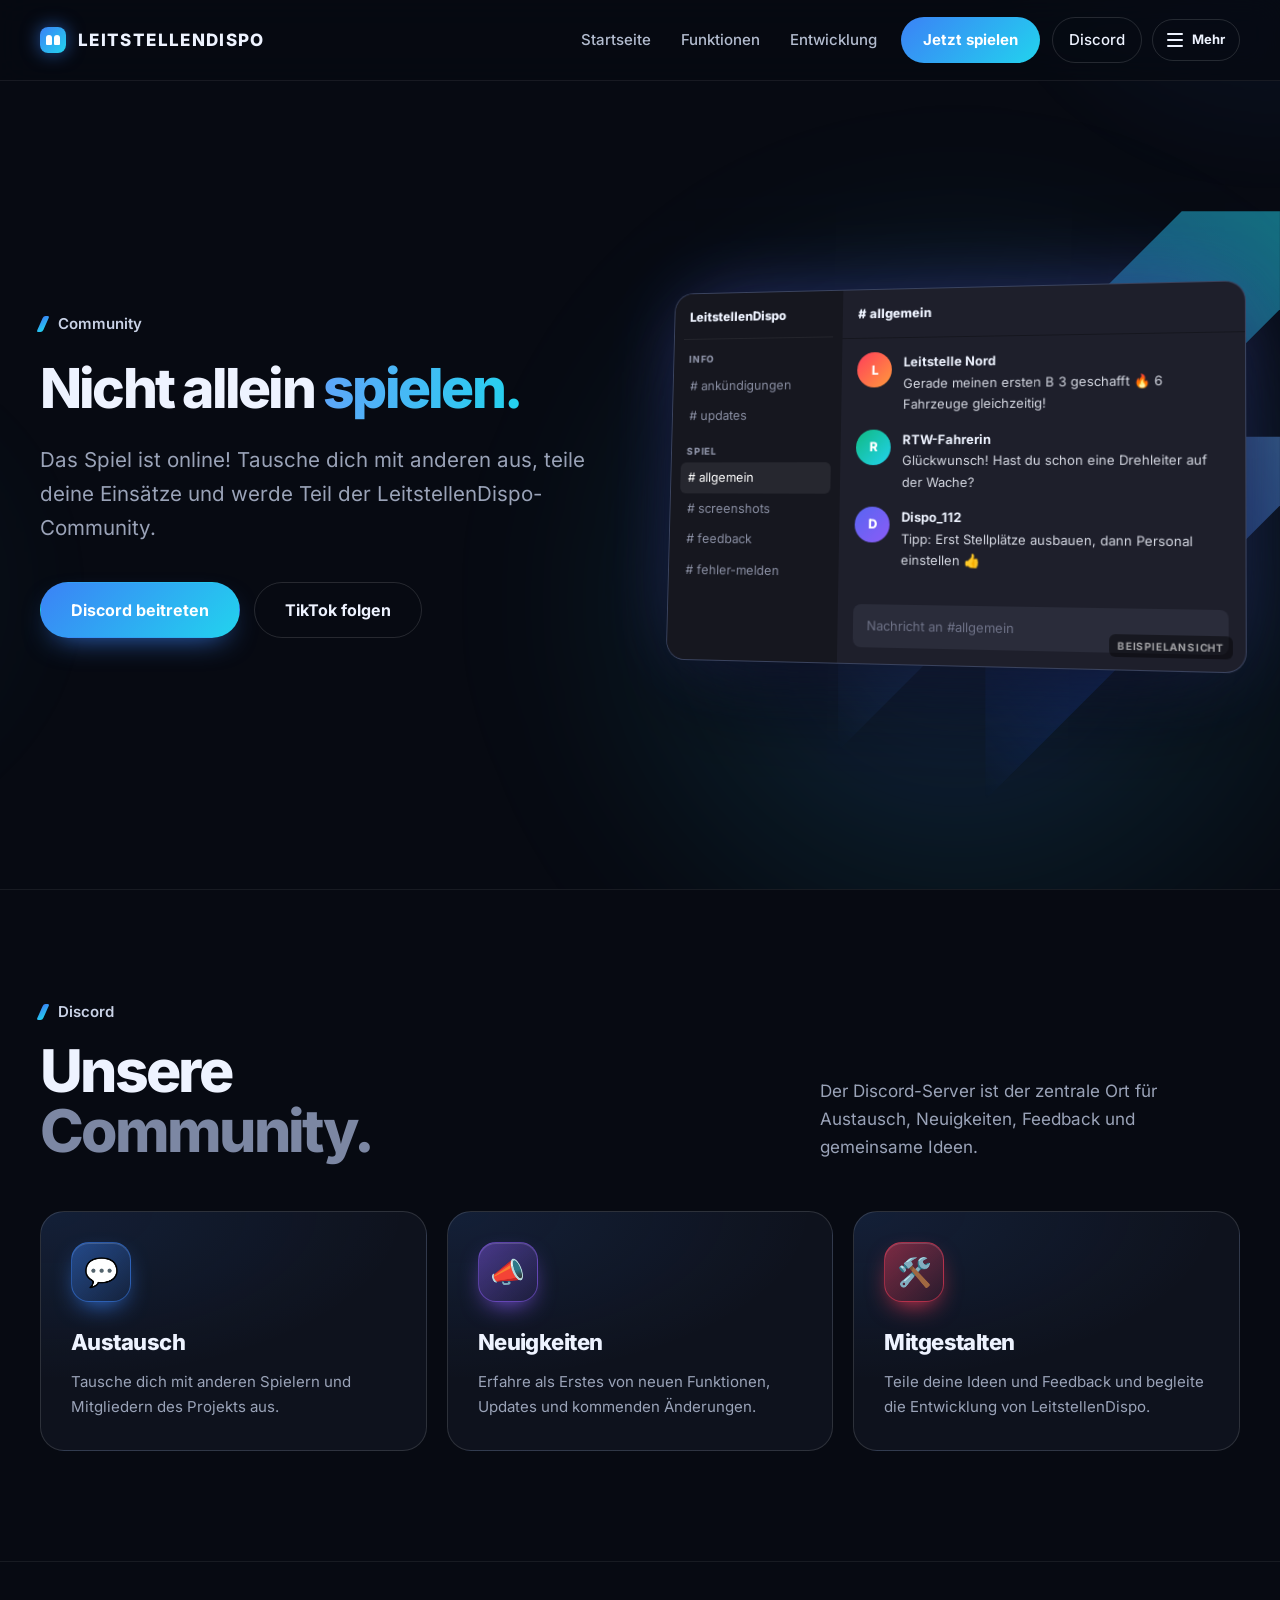
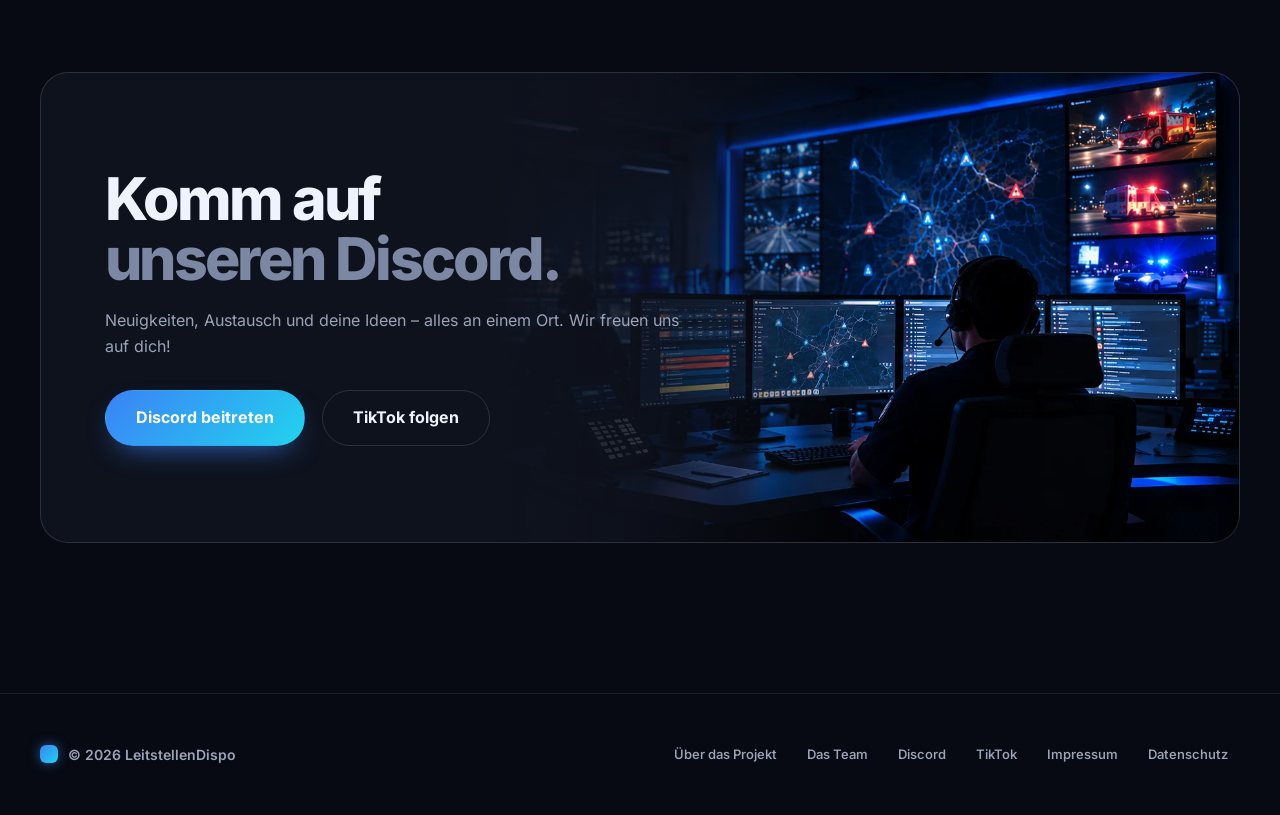
==== commit b564f527: "Design im Stil „Klare Kante“, neue Seite „Das Team“ - Große zweifarbige Überschriften, Kicker mit Sc" ====
--- a/community.html
+++ b/community.html
@@ -114,7 +114,8 @@
         </span>
 
         <h2>
-          Mehr entdecken.
+          Mehr
+          <span>entdecken.</span>
         </h2>
 
       </div>
@@ -246,7 +247,7 @@
                 Fragen?
               </a>
 
-            <a href="team.html">Team beitreten</a>
+            <a href="team.html">Das Team</a>
           
 
               <a href="kooperationen.html">
@@ -396,7 +397,8 @@
               Discord
             </div>
             <h2>
-              Unsere Community.
+              Unsere
+              <span>Community.</span>
             </h2>
           </div>
           <p class="section-description">
@@ -431,7 +433,8 @@
       <div class="container">
         <div class="community-box community-box-bild">
           <h2>
-            Komm auf unseren Discord.
+            Komm auf
+            <span>unseren Discord.</span>
           </h2>
           <p>
             Neuigkeiten, Austausch und deine Ideen –
@@ -478,6 +481,10 @@
           Über das Projekt
         </a>
 
+        <a href="team.html">
+          Das Team
+        </a>
+
         <a
           href="https://discord.gg/2WXJZtUFK"
           target="_blank"
--- a/style.css
+++ b/style.css
@@ -2875,6 +2875,813 @@
 
 
 /* =========================================================
+   DESIGN 2 – „Klare Kante“
+   Ruhige dunkle Flächen, riesige fette Überschriften mit
+   zweiter Zeile in Grau, schräge Leuchtstreifen in Blau/Cyan.
+   Liegt über den alten Regeln, Tablet/Handy folgen danach.
+========================================================= */
+
+:root {
+  --bg: #070a12;
+  --karte: #0e121d;
+  --karte-hell: #131826;
+  --linie: rgba(255, 255, 255, 0.07);
+  --linie-hell: rgba(255, 255, 255, 0.13);
+  --muted: #9aa3b8;
+  --titel-leise: #7c87a3;
+
+  --schrift-titel: "Inter", -apple-system, BlinkMacSystemFont, "Segoe UI", sans-serif;
+
+  /* Zwei schräge Streifen, unten auslaufend */
+  --streifen: url("data:image/svg+xml,%3Csvg xmlns='http://www.w3.org/2000/svg' viewBox='0 0 600 700'%3E%3Cdefs%3E%3ClinearGradient id='a' x1='0' y1='1' x2='1' y2='0'%3E%3Cstop offset='0' stop-color='%233b82f6' stop-opacity='0'/%3E%3Cstop offset='.4' stop-color='%233b82f6' stop-opacity='.9'/%3E%3Cstop offset='1' stop-color='%2322d3ee'/%3E%3C/linearGradient%3E%3ClinearGradient id='b' x1='0' y1='1' x2='1' y2='0'%3E%3Cstop offset='0' stop-color='%231d4ed8' stop-opacity='0'/%3E%3Cstop offset='.5' stop-color='%232563eb' stop-opacity='.85'/%3E%3Cstop offset='1' stop-color='%2360a5fa'/%3E%3C/linearGradient%3E%3C/defs%3E%3Cpolygon fill='url(%23a)' points='150,650 150,450 500,100 600,100 600,200'/%3E%3Cpolygon fill='url(%23b)' points='300,700 300,530 500,330 600,330 600,400'/%3E%3C/svg%3E");
+}
+
+body::before {
+  background:
+    radial-gradient(40vmax 40vmax at 85% 10%, rgba(59, 130, 246, 0.10), transparent 60%),
+    radial-gradient(34vmax 34vmax at 5% 60%, rgba(34, 211, 238, 0.05), transparent 60%);
+}
+
+body::after {
+  display: none;
+}
+
+
+/* ----- Kopfleiste: volle Breite, Linie unten ----- */
+
+header {
+  padding: 0;
+  border-bottom: 1px solid var(--linie);
+  background: rgba(7, 10, 18, 0.82);
+  backdrop-filter: blur(16px) saturate(140%);
+  -webkit-backdrop-filter: blur(16px) saturate(140%);
+}
+
+.nav {
+  min-height: 80px;
+  padding: 0;
+  border: 0;
+  border-radius: 0;
+  background: none;
+  box-shadow: none;
+  backdrop-filter: none;
+  -webkit-backdrop-filter: none;
+}
+
+nav a {
+  color: #b3bccf;
+  font-size: 15px;
+  font-weight: 500;
+}
+
+nav a:hover {
+  background: none;
+}
+
+nav a[aria-current="page"]::after {
+  height: 1px;
+  box-shadow: none;
+}
+
+.nav-discord,
+.menu-button {
+  border-color: var(--linie-hell);
+  border-radius: 999px;
+  background: none;
+}
+
+.nav-spielen {
+  padding: 11px 22px;
+  border: 0;
+  background: var(--verlauf);
+  box-shadow: none;
+  font-weight: 700;
+}
+
+
+/* ----- Überschriften ----- */
+
+h1,
+h2,
+h3 {
+  font-family: var(--schrift-titel);
+}
+
+h1 {
+  max-width: 1000px;
+  font-size: clamp(48px, 7.4vw, 112px);
+  font-weight: 800;
+  line-height: 0.96;
+  letter-spacing: -0.05em;
+}
+
+.hero-raster h1 {
+  font-size: clamp(40px, 4.3vw, 66px);
+}
+
+h1 span {
+  background: linear-gradient(100deg, #60a5fa 0%, #22d3ee 100%);
+  -webkit-background-clip: text;
+  background-clip: text;
+  animation: none;
+}
+
+h2 {
+  font-size: clamp(36px, 4.6vw, 64px);
+  font-weight: 800;
+  line-height: 1.02;
+  letter-spacing: -0.045em;
+}
+
+/* Zweite Zeile in Grau */
+h2 span,
+h3 span {
+  display: block;
+  color: var(--titel-leise);
+}
+
+h3 {
+  letter-spacing: -0.025em;
+}
+
+.section-description {
+  font-size: 17px;
+}
+
+
+/* ----- Kicker mit Schrägstrich ----- */
+
+.section-kicker,
+.eyebrow,
+.launch-box .section-kicker {
+  gap: 12px;
+  padding: 0;
+  border: 0;
+  border-radius: 0;
+  background: none;
+  backdrop-filter: none;
+  -webkit-backdrop-filter: none;
+  color: #c9d2e6;
+  font-size: 15px;
+  font-weight: 600;
+  letter-spacing: 0;
+  text-transform: none;
+}
+
+.section-kicker::before,
+.eyebrow::before,
+.launch-box .section-kicker::before {
+  width: 6px;
+  height: 16px;
+  border-radius: 2px;
+  background: var(--verlauf);
+  box-shadow: none;
+  transform: skewX(-24deg);
+}
+
+.eyebrow-live {
+  color: #c9d2e6;
+}
+
+
+/* ----- Abschnitte ----- */
+
+main > section + section {
+  border-top: 1px solid var(--linie);
+}
+
+.abschnitt-getoent {
+  background:
+    radial-gradient(900px 520px at 0% 0%, rgba(59, 130, 246, 0.15), transparent 65%),
+    linear-gradient(180deg, rgba(16, 22, 38, 0.7), rgba(7, 10, 18, 0));
+}
+
+
+/* ----- Hero mit Streifen ----- */
+
+.hero::before {
+  top: auto;
+  bottom: -20%;
+  left: auto;
+  right: -10%;
+  width: 900px;
+  height: 900px;
+  transform: none;
+  background: radial-gradient(circle, rgba(59, 130, 246, 0.22), rgba(34, 211, 238, 0.06) 45%, transparent 70%);
+  filter: blur(60px);
+  animation: schweben 12s ease-in-out infinite;
+}
+
+.hero::after,
+.hero:not(:has(.hero-raster))::after {
+  content: "";
+  position: absolute;
+  top: 4%;
+  right: 0;
+  bottom: auto;
+  z-index: -1;
+  width: min(46%, 720px);
+  height: 92%;
+  background: var(--streifen) right top / contain no-repeat;
+  opacity: 1;
+  mask-image: none;
+  -webkit-mask-image: none;
+  pointer-events: none;
+  animation: streifen-rein 1.2s cubic-bezier(0.2, 0.8, 0.2, 1) both;
+}
+
+/* Seiten mit Bild rechts: Streifen leiser dahinter */
+.hero:has(.hero-raster)::after {
+  opacity: 0.5;
+  animation-name: streifen-rein-leise;
+}
+
+@keyframes streifen-rein {
+  from { opacity: 0; transform: translate3d(60px, -40px, 0); }
+}
+
+@keyframes streifen-rein-leise {
+  from { opacity: 0; transform: translate3d(60px, -40px, 0); }
+  to { opacity: 0.5; }
+}
+
+.hero-text {
+  font-size: clamp(17px, 1.6vw, 21px);
+}
+
+.hero-fakten {
+  list-style: none;
+  display: grid;
+  grid-template-columns: repeat(3, minmax(0, 1fr));
+  gap: 30px;
+  margin-top: 80px;
+  padding-top: 28px;
+  border-top: 1px solid var(--linie-hell);
+  color: var(--muted);
+  font-size: 14px;
+}
+
+.hero-fakten span {
+  display: block;
+  margin-bottom: 10px;
+  color: var(--leise);
+  font-size: 15px;
+  font-variant-numeric: tabular-nums;
+}
+
+.hero-fakten strong {
+  display: block;
+  margin-bottom: 4px;
+  color: var(--text);
+  font-size: 18px;
+  font-weight: 600;
+}
+
+
+/* ----- Knöpfe als Pillen ----- */
+
+.button {
+  min-height: 56px;
+  padding: 0 30px;
+  border-radius: 999px;
+  font-size: 16px;
+  font-weight: 700;
+}
+
+.button-primary {
+  box-shadow: 0 12px 30px -14px rgba(59, 130, 246, 0.9);
+}
+
+.button-primary:hover {
+  box-shadow: 0 16px 36px -12px rgba(34, 211, 238, 0.7);
+}
+
+.button-secondary {
+  border-color: var(--linie-hell);
+  background: none;
+  backdrop-filter: none;
+  -webkit-backdrop-filter: none;
+}
+
+.button-secondary:hover {
+  border-color: rgba(255, 255, 255, 0.35);
+  background: rgba(255, 255, 255, 0.04);
+}
+
+
+/* ----- Karten: flach, feine Linie, Licht oben links ----- */
+
+.feature,
+.entdecken-karte,
+.legal-block,
+.community-box,
+.control-center,
+.ablauf li,
+.kachel,
+.phase-karte,
+.fahrzeug-karte,
+.faq-eintrag {
+  border: 1px solid var(--linie-hell);
+  border-radius: 24px;
+  background:
+    radial-gradient(520px 240px at 0% 0%, rgba(59, 130, 246, 0.12), transparent 70%),
+    var(--karte);
+}
+
+.community-box {
+  border-radius: 28px;
+  background:
+    radial-gradient(900px 360px at 0% 0%, rgba(59, 130, 246, 0.18), transparent 65%),
+    var(--karte);
+}
+
+.community-box::before {
+  background: radial-gradient(circle, rgba(34, 211, 238, 0.16), transparent 65%);
+}
+
+.community-box-bild {
+  background:
+    linear-gradient(90deg, var(--karte) 38%, rgba(14, 18, 29, 0.85) 50%, rgba(14, 18, 29, 0) 70%),
+    url("bilder/leitstelle-community.webp") right center / auto 100% no-repeat,
+    var(--karte);
+}
+
+
+/* ----- Aussage: Kicker links, großer Text rechts ----- */
+
+.aussage-raster {
+  display: grid;
+  grid-template-columns: minmax(0, 1fr) minmax(0, 2.4fr);
+  gap: 40px;
+  align-items: start;
+}
+
+.aussage-raster .section-kicker {
+  margin-top: 12px;
+}
+
+.aussage-text {
+  font-size: clamp(26px, 3vw, 44px);
+  font-weight: 600;
+  line-height: 1.18;
+  letter-spacing: -0.03em;
+}
+
+
+/* ----- Zwei große Bereichs-Karten ----- */
+
+.bereich-karten {
+  display: grid;
+  grid-template-columns: repeat(2, minmax(0, 1fr));
+  gap: 24px;
+  margin-top: 100px;
+}
+
+.bereich-karte {
+  position: relative;
+  overflow: hidden;
+  display: block;
+  padding: 48px 48px 44px;
+  border: 1px solid var(--linie-hell);
+  border-radius: 24px;
+  background:
+    radial-gradient(600px 300px at 0% 0%, rgba(59, 130, 246, 0.16), transparent 70%),
+    var(--karte);
+  transition: transform 0.3s cubic-bezier(0.2, 0.8, 0.2, 1), border-color 0.3s ease;
+}
+
+.bereich-karte:hover {
+  transform: translateY(-5px);
+  border-color: rgba(96, 165, 250, 0.45);
+}
+
+.streifen {
+  position: absolute;
+  top: 0;
+  right: 0;
+  width: 240px;
+  height: 280px;
+  background: var(--streifen) right top / contain no-repeat;
+  opacity: 0.85;
+  mask-image: linear-gradient(180deg, black 40%, transparent);
+  -webkit-mask-image: linear-gradient(180deg, black 40%, transparent);
+  pointer-events: none;
+  transition: transform 0.5s cubic-bezier(0.2, 0.8, 0.2, 1);
+}
+
+.bereich-karte:hover .streifen {
+  transform: translate3d(8px, -8px, 0);
+}
+
+.bereich-pfeil {
+  position: absolute;
+  top: 42px;
+  right: 46px;
+  z-index: 1;
+  font-size: 24px;
+  transition: transform 0.3s ease;
+}
+
+.bereich-karte:hover .bereich-pfeil {
+  transform: translateX(4px);
+}
+
+.bereich-karte h3 {
+  position: relative;
+  max-width: 78%;
+  font-size: clamp(30px, 3vw, 46px);
+  font-weight: 800;
+  line-height: 1.04;
+  letter-spacing: -0.045em;
+}
+
+.bereich-karte p {
+  position: relative;
+  max-width: 520px;
+  margin-top: 24px;
+  color: var(--muted);
+  font-size: 17px;
+}
+
+.tag-reihe {
+  position: relative;
+  display: flex;
+  flex-wrap: wrap;
+  gap: 10px;
+  margin-top: 30px;
+}
+
+.tag-reihe span {
+  padding: 8px 18px;
+  border: 1px solid var(--linie-hell);
+  border-radius: 999px;
+  color: #c5cde0;
+  font-size: 14px;
+}
+
+
+/* ----- Schritte mit großen Nummern ----- */
+
+.schritte {
+  gap: 20px;
+  margin: 0 0 40px;
+}
+
+.schritte li {
+  padding: 34px 32px 36px;
+  border: 1px solid var(--linie-hell);
+  border-radius: 24px;
+  background: var(--karte-hell);
+  font-size: 15px;
+}
+
+.schritte li:not(:last-child)::after {
+  display: none;
+}
+
+.schritte span {
+  display: block;
+  width: auto;
+  height: auto;
+  margin-bottom: 28px;
+  border-radius: 0;
+  background: var(--verlauf);
+  -webkit-background-clip: text;
+  background-clip: text;
+  box-shadow: none;
+  color: transparent;
+  font-size: clamp(64px, 7vw, 100px);
+  line-height: 0.9;
+  letter-spacing: -0.06em;
+}
+
+.schritte strong {
+  margin-bottom: 8px;
+  font-size: 21px;
+}
+
+
+/* ----- Band-Karte: Text links, Link rechts ----- */
+
+.band-karte {
+  display: flex;
+  align-items: center;
+  justify-content: space-between;
+  gap: 30px;
+  padding: 44px 48px;
+  border: 1px solid var(--linie-hell);
+  border-radius: 24px;
+  background:
+    radial-gradient(800px 300px at 100% 0%, rgba(59, 130, 246, 0.18), transparent 60%),
+    radial-gradient(600px 300px at 0% 100%, rgba(34, 211, 238, 0.08), transparent 60%),
+    var(--karte);
+}
+
+.band-karte h3 {
+  font-size: clamp(26px, 2.6vw, 34px);
+  line-height: 1.1;
+}
+
+.band-karte p {
+  max-width: 580px;
+  margin-top: 10px;
+  color: var(--muted);
+  font-size: 17px;
+}
+
+.band-link {
+  flex-shrink: 0;
+  font-size: 18px;
+  font-weight: 700;
+  white-space: nowrap;
+  transition: color 0.2s ease;
+}
+
+.band-link:hover {
+  color: var(--cyan);
+}
+
+
+/* ----- Große Liste ----- */
+
+.liste-raster {
+  display: grid;
+  grid-template-columns: minmax(0, 1fr) minmax(0, 2fr);
+  gap: 60px;
+}
+
+.liste-intro {
+  max-width: 420px;
+  margin-top: 6px;
+  color: var(--muted);
+  font-size: 18px;
+}
+
+.gross-liste {
+  list-style: none;
+  border-top: 1px solid var(--linie);
+}
+
+.gross-liste li {
+  display: flex;
+  align-items: center;
+  justify-content: space-between;
+  gap: 24px;
+  padding: 26px 0;
+  border-bottom: 1px solid var(--linie);
+}
+
+.gross-liste strong {
+  font-family: var(--schrift-titel);
+  font-size: clamp(34px, 4.4vw, 60px);
+  font-weight: 700;
+  line-height: 1.05;
+  letter-spacing: -0.045em;
+  transition: color 0.25s ease, transform 0.25s ease;
+}
+
+.gross-liste li:hover strong {
+  color: var(--blau-hell);
+  transform: translateX(6px);
+}
+
+.gross-liste span {
+  max-width: 300px;
+  color: var(--muted);
+  font-size: 15px;
+  text-align: right;
+}
+
+
+/* ----- Team ----- */
+
+.person {
+  display: grid;
+  grid-template-columns: minmax(0, 0.9fr) minmax(0, 1.3fr);
+  gap: 64px;
+  align-items: start;
+}
+
+.person-karte {
+  overflow: hidden;
+  border: 1px solid var(--linie-hell);
+  border-radius: 24px;
+  background: var(--karte);
+}
+
+.person-bild {
+  position: relative;
+  display: flex;
+  align-items: flex-end;
+  min-height: 380px;
+  padding: 36px;
+  background:
+    radial-gradient(420px 320px at 20% 90%, rgba(59, 130, 246, 0.22), transparent 70%),
+    var(--karte);
+}
+
+.person-bild .streifen {
+  width: 62%;
+  height: 78%;
+  opacity: 1;
+}
+
+/* Logo mit Blaulicht statt Foto */
+.person-logo {
+  position: relative;
+  width: 112px;
+  height: 112px;
+  border-radius: 30px;
+  background: var(--verlauf);
+  box-shadow: 0 0 0 10px rgba(59, 130, 246, 0.08), 0 20px 60px -10px rgba(59, 130, 246, 0.8);
+}
+
+.person-logo::before,
+.person-logo::after {
+  content: "";
+  position: absolute;
+  top: 34px;
+  width: 24px;
+  height: 40px;
+  border-radius: 11px 11px 4px 4px;
+  background: #fff;
+}
+
+.person-logo::before {
+  left: 24px;
+  animation: blaulicht-links 1.4s steps(1) infinite;
+}
+
+.person-logo::after {
+  right: 24px;
+  animation: blaulicht-rechts 1.4s steps(1) infinite;
+}
+
+.person-name {
+  padding: 28px 36px 32px;
+  border-top: 1px solid var(--linie);
+  background: rgba(255, 255, 255, 0.025);
+}
+
+.person-name h3 {
+  font-size: 30px;
+  line-height: 1.1;
+}
+
+.person-name p {
+  margin-top: 6px;
+  color: var(--muted);
+}
+
+.person-gross {
+  font-size: clamp(26px, 2.8vw, 38px);
+  font-weight: 650;
+  line-height: 1.2;
+  letter-spacing: -0.03em;
+}
+
+.person-text p:not(.person-gross) {
+  max-width: 640px;
+  margin-top: 22px;
+  color: var(--muted);
+  font-size: 17px;
+}
+
+.person-fakten {
+  list-style: none;
+  display: grid;
+  grid-template-columns: repeat(3, minmax(0, 1fr));
+  gap: 14px;
+  margin-top: 40px;
+}
+
+.person-fakten li {
+  padding: 22px;
+  border: 1px solid var(--linie-hell);
+  border-radius: 18px;
+  background: var(--karte);
+  color: var(--muted);
+  font-size: 14px;
+}
+
+.person-fakten span {
+  display: block;
+  margin-bottom: 8px;
+  color: var(--text);
+  font-family: var(--schrift-titel);
+  font-size: 30px;
+  font-weight: 800;
+  line-height: 1;
+  letter-spacing: -0.04em;
+}
+
+
+/* ----- Fußzeile ----- */
+
+footer {
+  background: none;
+}
+
+footer::before {
+  display: none;
+}
+
+
+/* ----- Design 2: Tablet & Handy ----- */
+
+@media (max-width: 950px) {
+  .aussage-raster,
+  .liste-raster,
+  .person {
+    grid-template-columns: 1fr;
+    gap: 30px;
+  }
+
+  .bereich-karten {
+    grid-template-columns: 1fr;
+    margin-top: 60px;
+  }
+
+  .hero::after,
+  .hero:not(:has(.hero-raster))::after {
+    width: 60%;
+    opacity: 0.35;
+    animation: none;
+  }
+}
+
+@media (max-width: 750px) {
+  .hero-fakten {
+    grid-template-columns: 1fr;
+    gap: 20px;
+    margin-top: 50px;
+  }
+
+  .band-karte {
+    flex-direction: column;
+    align-items: flex-start;
+    padding: 34px 26px;
+  }
+
+  .band-link {
+    white-space: normal;
+  }
+
+  .gross-liste li {
+    flex-direction: column;
+    align-items: flex-start;
+    gap: 6px;
+  }
+
+  .gross-liste span {
+    text-align: left;
+  }
+}
+
+@media (max-width: 550px) {
+  .nav {
+    min-height: 64px;
+    padding: 0;
+  }
+
+  .bereich-karte {
+    padding: 34px 24px 30px;
+  }
+
+  .bereich-pfeil {
+    top: 30px;
+    right: 24px;
+  }
+
+  .bereich-karte h3 {
+    max-width: 85%;
+  }
+
+  .streifen {
+    width: 160px;
+    height: 190px;
+  }
+
+  .person-bild {
+    min-height: 280px;
+    padding: 26px;
+  }
+
+  .person-name {
+    padding: 24px 26px 26px;
+  }
+
+  .person-fakten {
+    grid-template-columns: 1fr;
+  }
+
+  .aussage-text {
+    font-size: 24px;
+  }
+}
+
+
+/* =========================================================
    EINBLENDEN BEIM SCROLLEN (Klasse setzt script.js)
 ========================================================= */
 
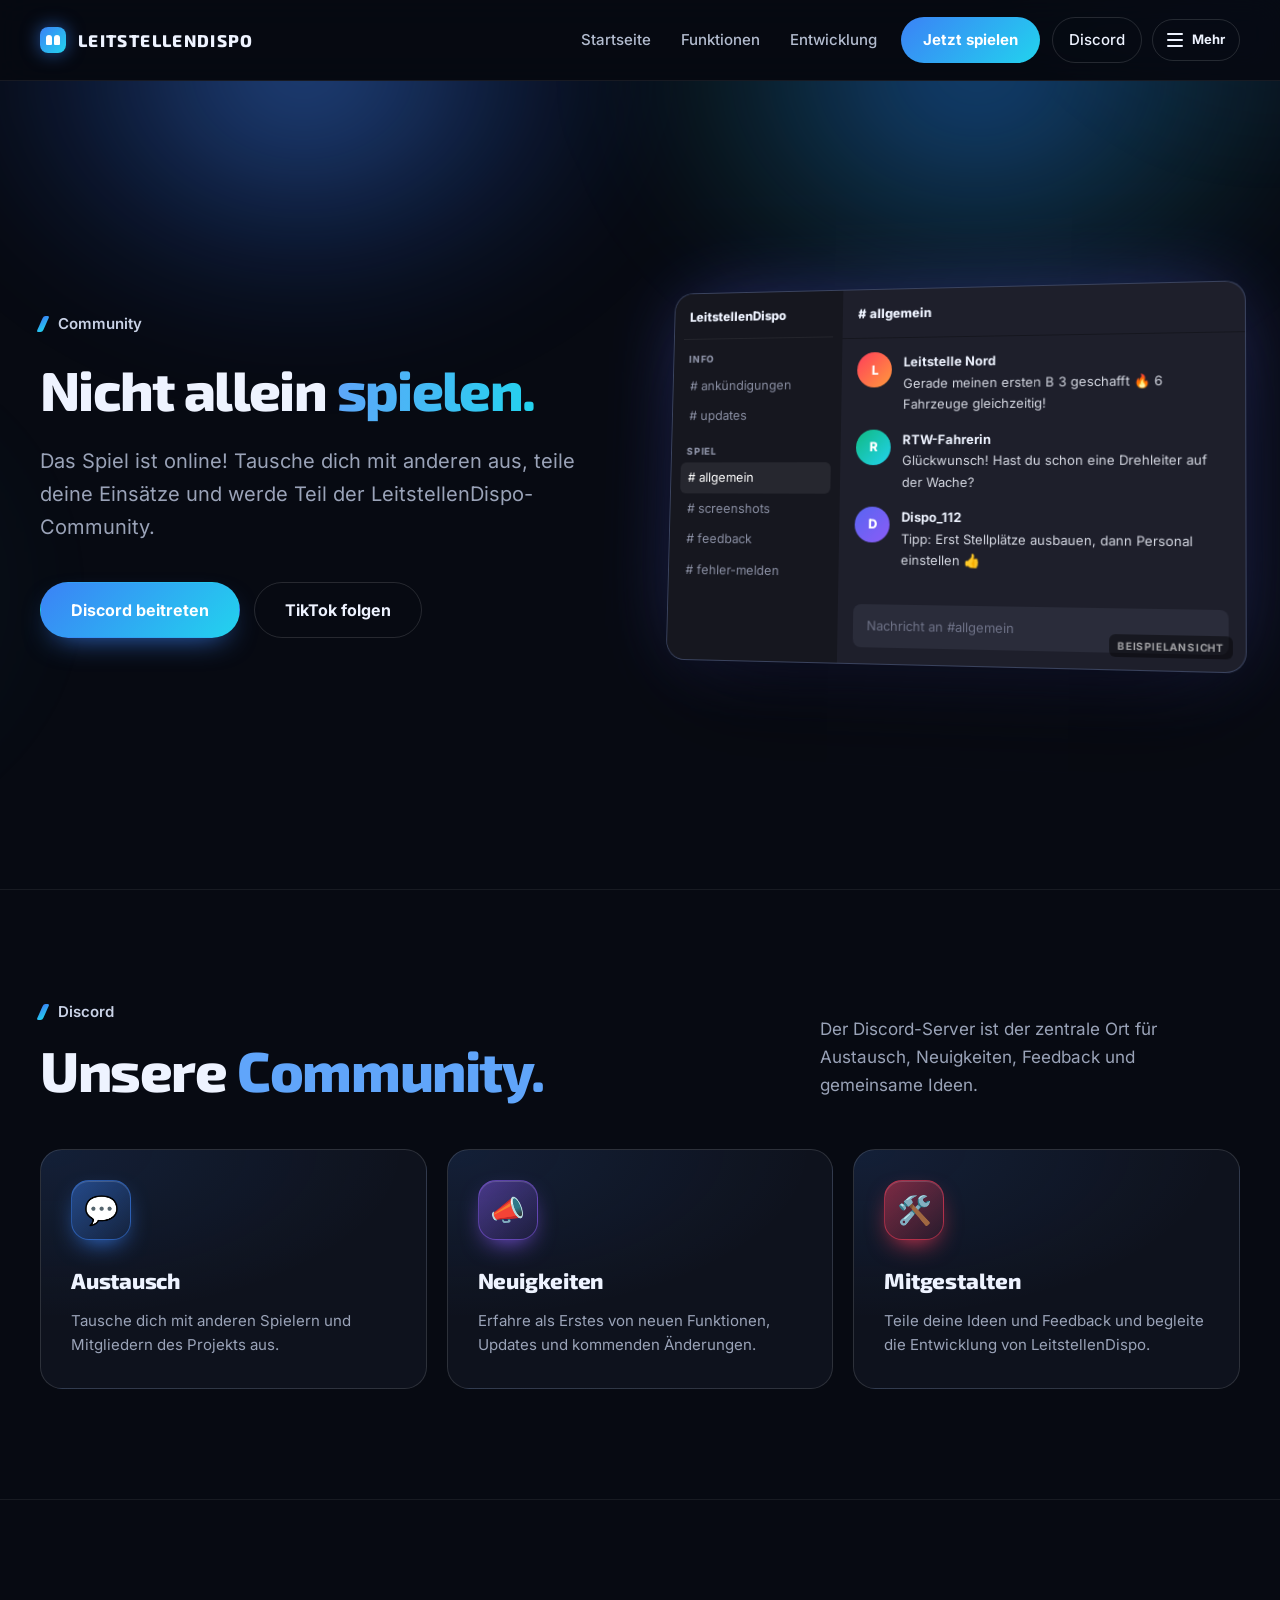
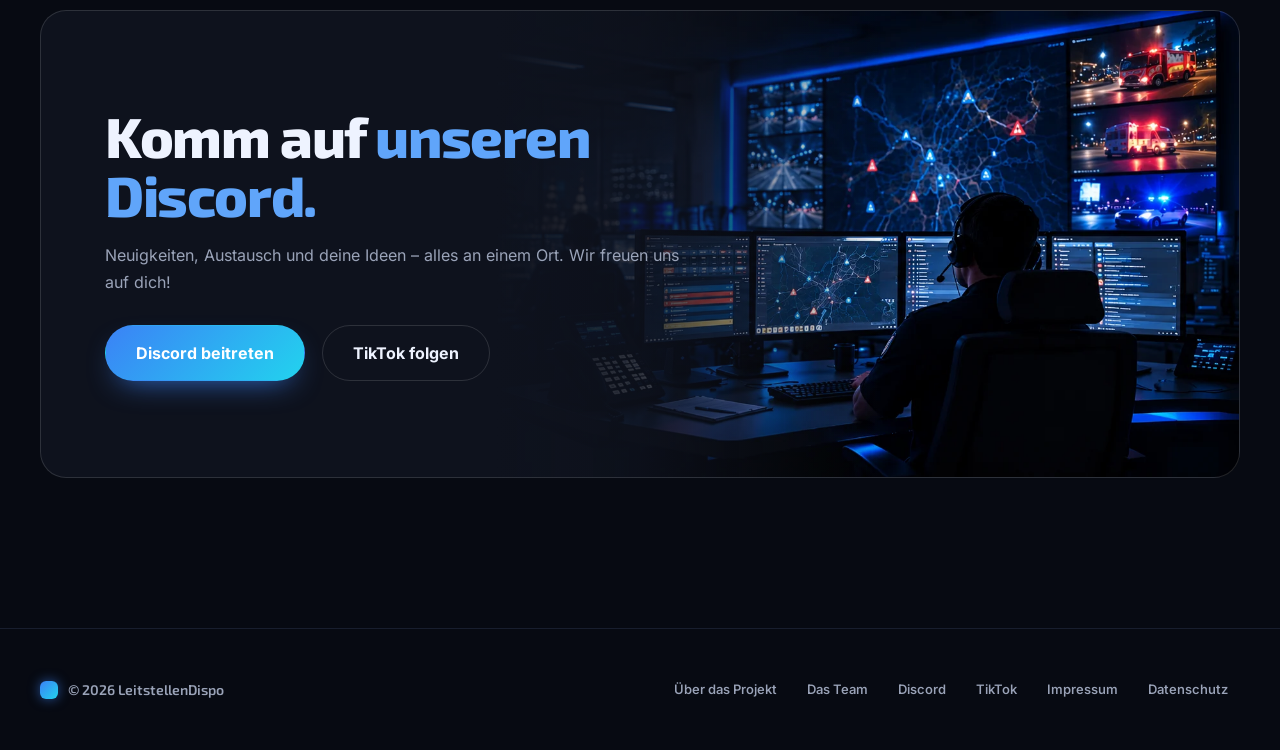
==== commit c52b4c36: "Cache-Version auf 202611061730 gesetzt" ====
--- a/community.html
+++ b/community.html
@@ -16,7 +16,7 @@
   <link rel="icon" type="image/png" href="favicon.png.PNG">
   <link rel="apple-touch-icon" href="favicon.png.PNG">
 
-  <link rel="stylesheet" href="style.css?v=202610311821">
+  <link rel="stylesheet" href="style.css?v=202611061730">
 </head>
 
 <body>
@@ -515,7 +515,7 @@
 
   </footer>
 
-  <script src="script.js?v=202610311821"></script>
+  <script src="script.js?v=202611061730"></script>
 
 </body>
 </html>
--- a/style.css
+++ b/style.css
@@ -2875,10 +2875,10 @@
 
 
 /* =========================================================
-   DESIGN 2 – „Klare Kante“
-   Ruhige dunkle Flächen, riesige fette Überschriften mit
-   zweiter Zeile in Grau, schräge Leuchtstreifen in Blau/Cyan.
-   Liegt über den alten Regeln, Tablet/Handy folgen danach.
+   DESIGN 2 – „Einsatzmonitor“
+   Ruhige dunkle Flächen, Blaulicht-Schein im Kopfbereich,
+   Bausteine wie auf dem Leitstellen-Monitor: Protokoll,
+   Status-Lampen, FMS-Tasten. Tablet/Handy folgen danach.
 ========================================================= */
 
 :root {
@@ -2888,12 +2888,7 @@
   --linie: rgba(255, 255, 255, 0.07);
   --linie-hell: rgba(255, 255, 255, 0.13);
   --muted: #9aa3b8;
-  --titel-leise: #7c87a3;
-
-  --schrift-titel: "Inter", -apple-system, BlinkMacSystemFont, "Segoe UI", sans-serif;
-
-  /* Zwei schräge Streifen, unten auslaufend */
-  --streifen: url("data:image/svg+xml,%3Csvg xmlns='http://www.w3.org/2000/svg' viewBox='0 0 600 700'%3E%3Cdefs%3E%3ClinearGradient id='a' x1='0' y1='1' x2='1' y2='0'%3E%3Cstop offset='0' stop-color='%233b82f6' stop-opacity='0'/%3E%3Cstop offset='.4' stop-color='%233b82f6' stop-opacity='.9'/%3E%3Cstop offset='1' stop-color='%2322d3ee'/%3E%3C/linearGradient%3E%3ClinearGradient id='b' x1='0' y1='1' x2='1' y2='0'%3E%3Cstop offset='0' stop-color='%231d4ed8' stop-opacity='0'/%3E%3Cstop offset='.5' stop-color='%232563eb' stop-opacity='.85'/%3E%3Cstop offset='1' stop-color='%2360a5fa'/%3E%3C/linearGradient%3E%3C/defs%3E%3Cpolygon fill='url(%23a)' points='150,650 150,450 500,100 600,100 600,200'/%3E%3Cpolygon fill='url(%23b)' points='300,700 300,530 500,330 600,330 600,400'/%3E%3C/svg%3E");
+  --mono: ui-monospace, "Cascadia Mono", Consolas, "SFMono-Regular", monospace;
 }
 
 body::before {
@@ -2961,18 +2956,11 @@
 
 /* ----- Überschriften ----- */
 
-h1,
-h2,
-h3 {
-  font-family: var(--schrift-titel);
-}
-
 h1 {
   max-width: 1000px;
-  font-size: clamp(48px, 7.4vw, 112px);
-  font-weight: 800;
-  line-height: 0.96;
-  letter-spacing: -0.05em;
+  font-size: clamp(46px, 6.6vw, 96px);
+  line-height: 1;
+  letter-spacing: -0.03em;
 }
 
 .hero-raster h1 {
@@ -2987,21 +2975,13 @@
 }
 
 h2 {
-  font-size: clamp(36px, 4.6vw, 64px);
-  font-weight: 800;
-  line-height: 1.02;
-  letter-spacing: -0.045em;
-}
-
-/* Zweite Zeile in Grau */
-h2 span,
-h3 span {
-  display: block;
-  color: var(--titel-leise);
-}
-
-h3 {
+  font-size: clamp(36px, 4.4vw, 60px);
+  line-height: 1.04;
   letter-spacing: -0.025em;
+}
+
+h2 span {
+  color: var(--blau-hell);
 }
 
 .section-description {
@@ -3057,84 +3037,92 @@
 }
 
 
-/* ----- Hero mit Streifen ----- */
-
-.hero::before {
-  top: auto;
-  bottom: -20%;
-  left: auto;
-  right: -10%;
-  width: 900px;
-  height: 900px;
-  transform: none;
-  background: radial-gradient(circle, rgba(59, 130, 246, 0.22), rgba(34, 211, 238, 0.06) 45%, transparent 70%);
-  filter: blur(60px);
-  animation: schweben 12s ease-in-out infinite;
-}
-
-.hero::after,
-.hero:not(:has(.hero-raster))::after {
+/* ----- Hero: Blaulicht-Schein links und rechts im Wechsel ----- */
+
+.hero::before,
+.hero > .container::before {
   content: "";
   position: absolute;
-  top: 4%;
-  right: 0;
-  bottom: auto;
+  top: -300px;
   z-index: -1;
-  width: min(46%, 720px);
-  height: 92%;
-  background: var(--streifen) right top / contain no-repeat;
-  opacity: 1;
-  mask-image: none;
-  -webkit-mask-image: none;
+  width: 760px;
+  height: 580px;
+  border-radius: 50%;
+  background: radial-gradient(ellipse, rgba(59, 130, 246, 0.5), rgba(37, 99, 235, 0.12) 45%, transparent 68%);
+  filter: blur(50px);
+  transform: none;
   pointer-events: none;
-  animation: streifen-rein 1.2s cubic-bezier(0.2, 0.8, 0.2, 1) both;
-}
-
-/* Seiten mit Bild rechts: Streifen leiser dahinter */
-.hero:has(.hero-raster)::after {
-  opacity: 0.5;
-  animation-name: streifen-rein-leise;
-}
-
-@keyframes streifen-rein {
-  from { opacity: 0; transform: translate3d(60px, -40px, 0); }
-}
-
-@keyframes streifen-rein-leise {
-  from { opacity: 0; transform: translate3d(60px, -40px, 0); }
-  to { opacity: 0.5; }
+  animation: blaulicht-schein 2.6s ease-in-out infinite;
+}
+
+.hero::before {
+  left: -6%;
+}
+
+.hero > .container::before {
+  right: -6%;
+  background: radial-gradient(ellipse, rgba(34, 140, 255, 0.45), rgba(34, 211, 238, 0.10) 45%, transparent 68%);
+  animation-delay: -1.3s;
+}
+
+/* Doppelblitz wie ein echtes Blaulicht, nur sehr weich */
+@keyframes blaulicht-schein {
+  0%, 100% { opacity: 0.12; }
+  8%       { opacity: 1; }
+  16%      { opacity: 0.3; }
+  24%      { opacity: 0.85; }
+  42%      { opacity: 0.12; }
 }
 
 .hero-text {
-  font-size: clamp(17px, 1.6vw, 21px);
-}
-
-.hero-fakten {
+  font-size: clamp(17px, 1.6vw, 20px);
+}
+
+/* Lampen für Status-Anzeigen */
+.lampe {
+  display: inline-block;
+  width: 9px;
+  height: 9px;
+  flex-shrink: 0;
+  border-radius: 50%;
+  background: var(--farbe, var(--blau-hell));
+  box-shadow: 0 0 10px var(--farbe, var(--blau-hell));
+}
+
+.lampe--gruen { --farbe: var(--green); }
+.lampe--blau  { --farbe: var(--blau-hell); }
+.lampe--gelb  { --farbe: #fbbf24; }
+.lampe--rot   { --farbe: var(--rot); animation: blinken 1.2s ease-in-out infinite; }
+
+.lage-leiste {
   list-style: none;
-  display: grid;
-  grid-template-columns: repeat(3, minmax(0, 1fr));
-  gap: 30px;
-  margin-top: 80px;
-  padding-top: 28px;
-  border-top: 1px solid var(--linie-hell);
+  display: inline-flex;
+  flex-wrap: wrap;
+  margin-top: 64px;
+  border: 1px solid var(--linie-hell);
+  border-radius: 16px;
+  background: rgba(14, 18, 29, 0.75);
   color: var(--muted);
   font-size: 14px;
 }
 
-.hero-fakten span {
-  display: block;
-  margin-bottom: 10px;
-  color: var(--leise);
-  font-size: 15px;
-  font-variant-numeric: tabular-nums;
-}
-
-.hero-fakten strong {
-  display: block;
-  margin-bottom: 4px;
+.lage-leiste li {
+  display: flex;
+  align-items: center;
+  gap: 10px;
+  padding: 15px 22px;
+}
+
+.lage-leiste li + li {
+  border-left: 1px solid var(--linie);
+}
+
+.lage-leiste b {
   color: var(--text);
-  font-size: 18px;
-  font-weight: 600;
+  font-family: var(--mono);
+  font-size: 12px;
+  letter-spacing: 0.12em;
+  text-transform: uppercase;
 }
 
 
@@ -3182,14 +3170,14 @@
 .fahrzeug-karte,
 .faq-eintrag {
   border: 1px solid var(--linie-hell);
-  border-radius: 24px;
+  border-radius: 22px;
   background:
     radial-gradient(520px 240px at 0% 0%, rgba(59, 130, 246, 0.12), transparent 70%),
     var(--karte);
 }
 
 .community-box {
-  border-radius: 28px;
+  border-radius: 26px;
   background:
     radial-gradient(900px 360px at 0% 0%, rgba(59, 130, 246, 0.18), transparent 65%),
     var(--karte);
@@ -3207,286 +3195,368 @@
 }
 
 
-/* ----- Aussage: Kicker links, großer Text rechts ----- */
-
-.aussage-raster {
+/* ----- Einsatzprotokoll ----- */
+
+.protokoll-raster {
   display: grid;
-  grid-template-columns: minmax(0, 1fr) minmax(0, 2.4fr);
-  gap: 40px;
-  align-items: start;
-}
-
-.aussage-raster .section-kicker {
-  margin-top: 12px;
-}
-
-.aussage-text {
-  font-size: clamp(26px, 3vw, 44px);
-  font-weight: 600;
-  line-height: 1.18;
-  letter-spacing: -0.03em;
-}
-
-
-/* ----- Zwei große Bereichs-Karten ----- */
-
-.bereich-karten {
-  display: grid;
-  grid-template-columns: repeat(2, minmax(0, 1fr));
-  gap: 24px;
-  margin-top: 100px;
-}
-
-.bereich-karte {
-  position: relative;
+  grid-template-columns: minmax(0, 1fr) minmax(0, 1.25fr);
+  gap: 60px;
+  align-items: center;
+}
+
+.protokoll-text {
+  max-width: 480px;
+  margin-top: 22px;
+  color: var(--muted);
+  font-size: 18px;
+}
+
+.protokoll,
+.monitor {
   overflow: hidden;
-  display: block;
-  padding: 48px 48px 44px;
   border: 1px solid var(--linie-hell);
-  border-radius: 24px;
-  background:
-    radial-gradient(600px 300px at 0% 0%, rgba(59, 130, 246, 0.16), transparent 70%),
-    var(--karte);
-  transition: transform 0.3s cubic-bezier(0.2, 0.8, 0.2, 1), border-color 0.3s ease;
-}
-
-.bereich-karte:hover {
-  transform: translateY(-5px);
-  border-color: rgba(96, 165, 250, 0.45);
-}
-
-.streifen {
-  position: absolute;
-  top: 0;
-  right: 0;
-  width: 240px;
-  height: 280px;
-  background: var(--streifen) right top / contain no-repeat;
-  opacity: 0.85;
-  mask-image: linear-gradient(180deg, black 40%, transparent);
-  -webkit-mask-image: linear-gradient(180deg, black 40%, transparent);
-  pointer-events: none;
-  transition: transform 0.5s cubic-bezier(0.2, 0.8, 0.2, 1);
-}
-
-.bereich-karte:hover .streifen {
-  transform: translate3d(8px, -8px, 0);
-}
-
-.bereich-pfeil {
-  position: absolute;
-  top: 42px;
-  right: 46px;
-  z-index: 1;
-  font-size: 24px;
-  transition: transform 0.3s ease;
-}
-
-.bereich-karte:hover .bereich-pfeil {
-  transform: translateX(4px);
-}
-
-.bereich-karte h3 {
-  position: relative;
-  max-width: 78%;
-  font-size: clamp(30px, 3vw, 46px);
-  font-weight: 800;
-  line-height: 1.04;
-  letter-spacing: -0.045em;
-}
-
-.bereich-karte p {
-  position: relative;
-  max-width: 520px;
-  margin-top: 24px;
-  color: var(--muted);
-  font-size: 17px;
-}
-
-.tag-reihe {
-  position: relative;
-  display: flex;
-  flex-wrap: wrap;
-  gap: 10px;
-  margin-top: 30px;
-}
-
-.tag-reihe span {
-  padding: 8px 18px;
-  border: 1px solid var(--linie-hell);
-  border-radius: 999px;
-  color: #c5cde0;
-  font-size: 14px;
-}
-
-
-/* ----- Schritte mit großen Nummern ----- */
-
-.schritte {
-  gap: 20px;
-  margin: 0 0 40px;
-}
-
-.schritte li {
-  padding: 34px 32px 36px;
-  border: 1px solid var(--linie-hell);
-  border-radius: 24px;
-  background: var(--karte-hell);
-  font-size: 15px;
-}
-
-.schritte li:not(:last-child)::after {
-  display: none;
-}
-
-.schritte span {
-  display: block;
-  width: auto;
-  height: auto;
-  margin-bottom: 28px;
-  border-radius: 0;
-  background: var(--verlauf);
-  -webkit-background-clip: text;
-  background-clip: text;
-  box-shadow: none;
-  color: transparent;
-  font-size: clamp(64px, 7vw, 100px);
-  line-height: 0.9;
-  letter-spacing: -0.06em;
-}
-
-.schritte strong {
-  margin-bottom: 8px;
-  font-size: 21px;
-}
-
-
-/* ----- Band-Karte: Text links, Link rechts ----- */
-
-.band-karte {
+  border-radius: 20px;
+  background: var(--karte);
+  box-shadow: 0 30px 80px -40px rgba(0, 0, 0, 0.9);
+}
+
+.protokoll-kopf,
+.monitor-kopf {
   display: flex;
   align-items: center;
   justify-content: space-between;
-  gap: 30px;
-  padding: 44px 48px;
+  gap: 16px;
+  padding: 14px 20px;
+  border-bottom: 1px solid var(--linie);
+  background: rgba(255, 255, 255, 0.025);
+  color: var(--muted);
+  font-family: var(--mono);
+  font-size: 12px;
+  letter-spacing: 0.1em;
+  text-transform: uppercase;
+}
+
+.protokoll-kopf > span,
+.monitor-kopf > span {
+  display: inline-flex;
+  align-items: center;
+  gap: 10px;
+}
+
+.protokoll-liste {
+  list-style: none;
+  padding: 6px 0;
+}
+
+.protokoll-liste li {
+  display: grid;
+  grid-template-columns: 76px 26px minmax(0, 1fr);
+  gap: 14px;
+  align-items: center;
+  padding: 12px 20px;
+  color: #c9d2e6;
+  font-size: 15px;
+}
+
+.protokoll-liste li + li {
+  border-top: 1px dashed var(--linie);
+}
+
+.protokoll-liste li:has(.fms-du) {
+  background: rgba(59, 130, 246, 0.07);
+}
+
+.protokoll-liste time {
+  color: var(--leise);
+  font-family: var(--mono);
+  font-size: 13px;
+}
+
+.protokoll-liste strong {
+  color: var(--text);
+  font-weight: 650;
+}
+
+.fms-notruf {
+  background: var(--rot);
+  box-shadow: 0 0 14px rgba(255, 61, 90, 0.6);
+  color: #fff;
+}
+
+.fms-du {
+  background: var(--blau);
+  box-shadow: 0 0 14px rgba(59, 130, 246, 0.6);
+  color: #fff;
+  font-size: 10px;
+}
+
+
+/* ----- Einheiten: Rettungsdienst / Feuerwehr ----- */
+
+.einheiten {
+  display: grid;
+  grid-template-columns: repeat(2, minmax(0, 1fr));
+  gap: 20px;
+  margin-top: 70px;
+}
+
+.einheit {
+  display: flex;
+  align-items: flex-start;
+  gap: 22px;
+  padding: 30px;
   border: 1px solid var(--linie-hell);
-  border-radius: 24px;
+  border-left: 3px solid var(--farbe);
+  border-radius: 20px;
   background:
-    radial-gradient(800px 300px at 100% 0%, rgba(59, 130, 246, 0.18), transparent 60%),
-    radial-gradient(600px 300px at 0% 100%, rgba(34, 211, 238, 0.08), transparent 60%),
+    radial-gradient(420px 200px at 0% 0%, color-mix(in srgb, var(--farbe) 12%, transparent), transparent 70%),
     var(--karte);
-}
-
-.band-karte h3 {
-  font-size: clamp(26px, 2.6vw, 34px);
-  line-height: 1.1;
-}
-
-.band-karte p {
-  max-width: 580px;
-  margin-top: 10px;
-  color: var(--muted);
-  font-size: 17px;
-}
-
-.band-link {
+  transition: transform 0.3s cubic-bezier(0.2, 0.8, 0.2, 1), border-color 0.3s ease;
+}
+
+.einheit--rd { --farbe: var(--orange); }
+.einheit--fw { --farbe: var(--rot); }
+
+.einheit:hover {
+  transform: translateY(-4px);
+  border-color: color-mix(in srgb, var(--farbe) 50%, transparent);
+  border-left-color: var(--farbe);
+}
+
+.einheit-symbol {
+  display: grid;
+  place-items: center;
+  width: 64px;
+  height: 64px;
   flex-shrink: 0;
-  font-size: 18px;
-  font-weight: 700;
-  white-space: nowrap;
-  transition: color 0.2s ease;
-}
-
-.band-link:hover {
-  color: var(--cyan);
-}
-
-
-/* ----- Große Liste ----- */
-
-.liste-raster {
-  display: grid;
-  grid-template-columns: minmax(0, 1fr) minmax(0, 2fr);
-  gap: 60px;
-}
-
-.liste-intro {
-  max-width: 420px;
+  border-radius: 18px;
+  background: color-mix(in srgb, var(--farbe) 14%, transparent);
+  font-size: 32px;
+}
+
+.einheit h3 {
+  font-size: 23px;
+}
+
+.einheit p {
   margin-top: 6px;
   color: var(--muted);
-  font-size: 18px;
-}
-
-.gross-liste {
+  font-size: 15px;
+}
+
+.einheit .fahrzeug-chips {
+  margin-top: 16px;
+}
+
+
+/* ----- Schritte als FMS-Tasten ----- */
+
+.schritte {
+  gap: 20px;
+  margin: 0 0 30px;
+}
+
+.schritte li {
+  padding: 28px 28px 30px;
+  border: 1px solid var(--linie-hell);
+  border-radius: 20px;
+  background: var(--karte-hell);
+  font-size: 15px;
+}
+
+.schritte span.taste {
+  width: 54px;
+  height: 54px;
+  margin-bottom: 20px;
+  border-radius: 14px;
+  background: var(--farbe);
+  box-shadow: inset 0 -4px 0 rgba(0, 0, 0, 0.22), 0 0 22px color-mix(in srgb, var(--farbe) 55%, transparent);
+  color: #04110a;
+  font-family: var(--mono);
+  font-size: 24px;
+}
+
+.schritte li:nth-child(1) { --farbe: var(--green); }
+.schritte li:nth-child(2) { --farbe: #fbbf24; }
+.schritte li:nth-child(3) { --farbe: var(--blau-hell); }
+
+.schritte strong {
+  margin-bottom: 6px;
+  font-size: 20px;
+}
+
+
+/* ----- Durchsage (Funkspruch-Kasten) ----- */
+
+.durchsage {
+  display: grid;
+  grid-template-columns: minmax(0, 1fr) auto;
+  gap: 12px 30px;
+  align-items: center;
+  padding: 26px 30px;
+  border: 1px solid rgba(251, 191, 36, 0.32);
+  border-radius: 20px;
+  background:
+    linear-gradient(90deg, rgba(251, 191, 36, 0.08), transparent 60%),
+    var(--karte);
+}
+
+.durchsage-kopf {
+  grid-column: 1 / -1;
+  display: flex;
+  align-items: center;
+  gap: 10px;
+  color: #fde68a;
+  font-family: var(--mono);
+  font-size: 12px;
+  letter-spacing: 0.14em;
+  text-transform: uppercase;
+}
+
+.durchsage p {
+  color: var(--muted);
+  font-size: 16px;
+}
+
+.durchsage strong {
+  color: var(--text);
+}
+
+
+/* ----- Lage-Monitor ----- */
+
+.monitor-liste {
   list-style: none;
+}
+
+.monitor-liste li {
+  display: grid;
+  grid-template-columns: 64px minmax(0, 1fr) minmax(0, 1.4fr) 110px;
+  gap: 20px;
+  align-items: center;
+  padding: 20px 24px;
+  transition: background 0.2s ease;
+}
+
+.monitor-liste li + li {
   border-top: 1px solid var(--linie);
 }
 
-.gross-liste li {
+.monitor-liste li:hover {
+  background: rgba(59, 130, 246, 0.05);
+}
+
+.monitor-liste code {
+  padding: 4px 0;
+  border-radius: 6px;
+  background: rgba(34, 211, 238, 0.08);
+  color: var(--cyan);
+  font-family: var(--mono);
+  font-size: 12px;
+  text-align: center;
+}
+
+.monitor-liste strong {
+  font-family: var(--schrift-titel);
+  font-size: 21px;
+  font-weight: 700;
+}
+
+.monitor-liste span {
+  color: var(--muted);
+  font-size: 15px;
+}
+
+.monitor-liste em {
+  display: inline-flex;
+  align-items: center;
+  justify-content: flex-end;
+  gap: 8px;
+  color: var(--leise);
+  font-family: var(--mono);
+  font-size: 12px;
+  font-style: normal;
+  letter-spacing: 0.08em;
+  text-transform: uppercase;
+}
+
+.monitor-liste em.bereit {
+  color: var(--green);
+}
+
+.monitor-liste em.bereit::before {
+  content: "";
+  width: 7px;
+  height: 7px;
+  border-radius: 50%;
+  background: var(--green);
+  box-shadow: 0 0 8px var(--green);
+}
+
+
+/* ----- Team: Dienstausweis ----- */
+
+.person {
+  display: grid;
+  grid-template-columns: minmax(0, 0.8fr) minmax(0, 1.3fr);
+  gap: 64px;
+  align-items: start;
+}
+
+.ausweis {
+  overflow: hidden;
+  border: 1px solid var(--linie-hell);
+  border-radius: 22px;
+  background: var(--karte);
+  box-shadow: 0 30px 80px -40px rgba(0, 0, 0, 0.9);
+}
+
+.ausweis-kopf {
   display: flex;
   align-items: center;
   justify-content: space-between;
-  gap: 24px;
-  padding: 26px 0;
-  border-bottom: 1px solid var(--linie);
-}
-
-.gross-liste strong {
-  font-family: var(--schrift-titel);
-  font-size: clamp(34px, 4.4vw, 60px);
+  padding: 14px 22px;
+  background: var(--verlauf);
+  color: #fff;
+  font-family: var(--mono);
+  font-size: 12px;
   font-weight: 700;
-  line-height: 1.05;
-  letter-spacing: -0.045em;
-  transition: color 0.25s ease, transform 0.25s ease;
-}
-
-.gross-liste li:hover strong {
-  color: var(--blau-hell);
-  transform: translateX(6px);
-}
-
-.gross-liste span {
-  max-width: 300px;
-  color: var(--muted);
-  font-size: 15px;
-  text-align: right;
-}
-
-
-/* ----- Team ----- */
-
-.person {
+  letter-spacing: 0.14em;
+  text-transform: uppercase;
+}
+
+.ausweis-kopf .lampe {
+  --farbe: #fff;
+  animation: blinken 1.4s ease-in-out infinite;
+}
+
+.ausweis-bild {
+  position: relative;
+  isolation: isolate;
   display: grid;
-  grid-template-columns: minmax(0, 0.9fr) minmax(0, 1.3fr);
-  gap: 64px;
-  align-items: start;
-}
-
-.person-karte {
+  place-items: center;
+  min-height: 250px;
   overflow: hidden;
-  border: 1px solid var(--linie-hell);
-  border-radius: 24px;
-  background: var(--karte);
-}
-
-.person-bild {
-  position: relative;
-  display: flex;
-  align-items: flex-end;
-  min-height: 380px;
-  padding: 36px;
-  background:
-    radial-gradient(420px 320px at 20% 90%, rgba(59, 130, 246, 0.22), transparent 70%),
-    var(--karte);
-}
-
-.person-bild .streifen {
-  width: 62%;
-  height: 78%;
-  opacity: 1;
-}
-
-/* Logo mit Blaulicht statt Foto */
+}
+
+/* Blaulicht-Schein hinter dem Logo */
+.ausweis-bild::before,
+.ausweis-bild::after {
+  content: "";
+  position: absolute;
+  top: 10%;
+  z-index: -1;
+  width: 60%;
+  height: 80%;
+  border-radius: 50%;
+  background: radial-gradient(ellipse, rgba(59, 130, 246, 0.55), transparent 70%);
+  filter: blur(30px);
+  animation: blaulicht-schein 2.6s ease-in-out infinite;
+}
+
+.ausweis-bild::before { left: 0; }
+.ausweis-bild::after { right: 0; animation-delay: -1.3s; }
+
 .person-logo {
   position: relative;
   width: 112px;
@@ -3517,27 +3587,44 @@
   animation: blaulicht-rechts 1.4s steps(1) infinite;
 }
 
-.person-name {
-  padding: 28px 36px 32px;
+.ausweis-daten {
+  padding: 6px 22px 16px;
   border-top: 1px solid var(--linie);
-  background: rgba(255, 255, 255, 0.025);
-}
-
-.person-name h3 {
-  font-size: 30px;
-  line-height: 1.1;
-}
-
-.person-name p {
-  margin-top: 6px;
-  color: var(--muted);
+}
+
+.ausweis-daten div {
+  display: grid;
+  grid-template-columns: 100px minmax(0, 1fr);
+  gap: 12px;
+  align-items: center;
+  padding: 12px 0;
+}
+
+.ausweis-daten div + div {
+  border-top: 1px dashed var(--linie);
+}
+
+.ausweis-daten dt {
+  color: var(--leise);
+  font-family: var(--mono);
+  font-size: 12px;
+  letter-spacing: 0.1em;
+  text-transform: uppercase;
+}
+
+.ausweis-daten dd {
+  display: flex;
+  align-items: center;
+  gap: 10px;
+  font-weight: 650;
 }
 
 .person-gross {
+  font-family: var(--schrift-titel);
   font-size: clamp(26px, 2.8vw, 38px);
-  font-weight: 650;
+  font-weight: 700;
   line-height: 1.2;
-  letter-spacing: -0.03em;
+  letter-spacing: -0.015em;
 }
 
 .person-text p:not(.person-gross) {
@@ -3572,7 +3659,6 @@
   font-size: 30px;
   font-weight: 800;
   line-height: 1;
-  letter-spacing: -0.04em;
 }
 
 
@@ -3590,51 +3676,49 @@
 /* ----- Design 2: Tablet & Handy ----- */
 
 @media (max-width: 950px) {
-  .aussage-raster,
-  .liste-raster,
+  .protokoll-raster,
+  .einheiten,
   .person {
     grid-template-columns: 1fr;
     gap: 30px;
   }
 
-  .bereich-karten {
+  .einheiten {
+    margin-top: 40px;
+  }
+
+  .ausweis {
+    max-width: 440px;
+  }
+}
+
+@media (max-width: 750px) {
+  .lage-leiste {
+    display: flex;
+    flex-direction: column;
+    margin-top: 44px;
+  }
+
+  .lage-leiste li + li {
+    border-left: 0;
+    border-top: 1px solid var(--linie);
+  }
+
+  .durchsage {
     grid-template-columns: 1fr;
-    margin-top: 60px;
-  }
-
-  .hero::after,
-  .hero:not(:has(.hero-raster))::after {
-    width: 60%;
-    opacity: 0.35;
-    animation: none;
-  }
-}
-
-@media (max-width: 750px) {
-  .hero-fakten {
-    grid-template-columns: 1fr;
-    gap: 20px;
-    margin-top: 50px;
-  }
-
-  .band-karte {
-    flex-direction: column;
-    align-items: flex-start;
-    padding: 34px 26px;
-  }
-
-  .band-link {
-    white-space: normal;
-  }
-
-  .gross-liste li {
-    flex-direction: column;
-    align-items: flex-start;
-    gap: 6px;
-  }
-
-  .gross-liste span {
-    text-align: left;
+    padding: 24px 22px;
+  }
+
+  .monitor-liste li {
+    grid-template-columns: 52px minmax(0, 1fr);
+    gap: 6px 16px;
+    padding: 18px;
+  }
+
+  .monitor-liste span,
+  .monitor-liste em {
+    grid-column: 2;
+    justify-content: flex-start;
   }
 }
 
@@ -3644,39 +3728,31 @@
     padding: 0;
   }
 
-  .bereich-karte {
-    padding: 34px 24px 30px;
-  }
-
-  .bereich-pfeil {
-    top: 30px;
-    right: 24px;
-  }
-
-  .bereich-karte h3 {
-    max-width: 85%;
-  }
-
-  .streifen {
-    width: 160px;
-    height: 190px;
-  }
-
-  .person-bild {
-    min-height: 280px;
-    padding: 26px;
-  }
-
-  .person-name {
-    padding: 24px 26px 26px;
+  .hero::before,
+  .hero > .container::before {
+    width: 420px;
+    height: 360px;
+    top: -200px;
+  }
+
+  .protokoll-liste li {
+    grid-template-columns: 62px 26px minmax(0, 1fr);
+    gap: 10px;
+    padding: 11px 14px;
+    font-size: 14px;
+  }
+
+  .protokoll-liste time {
+    font-size: 12px;
+  }
+
+  .einheit {
+    flex-direction: column;
+    padding: 24px;
   }
 
   .person-fakten {
     grid-template-columns: 1fr;
-  }
-
-  .aussage-text {
-    font-size: 24px;
   }
 }
 
